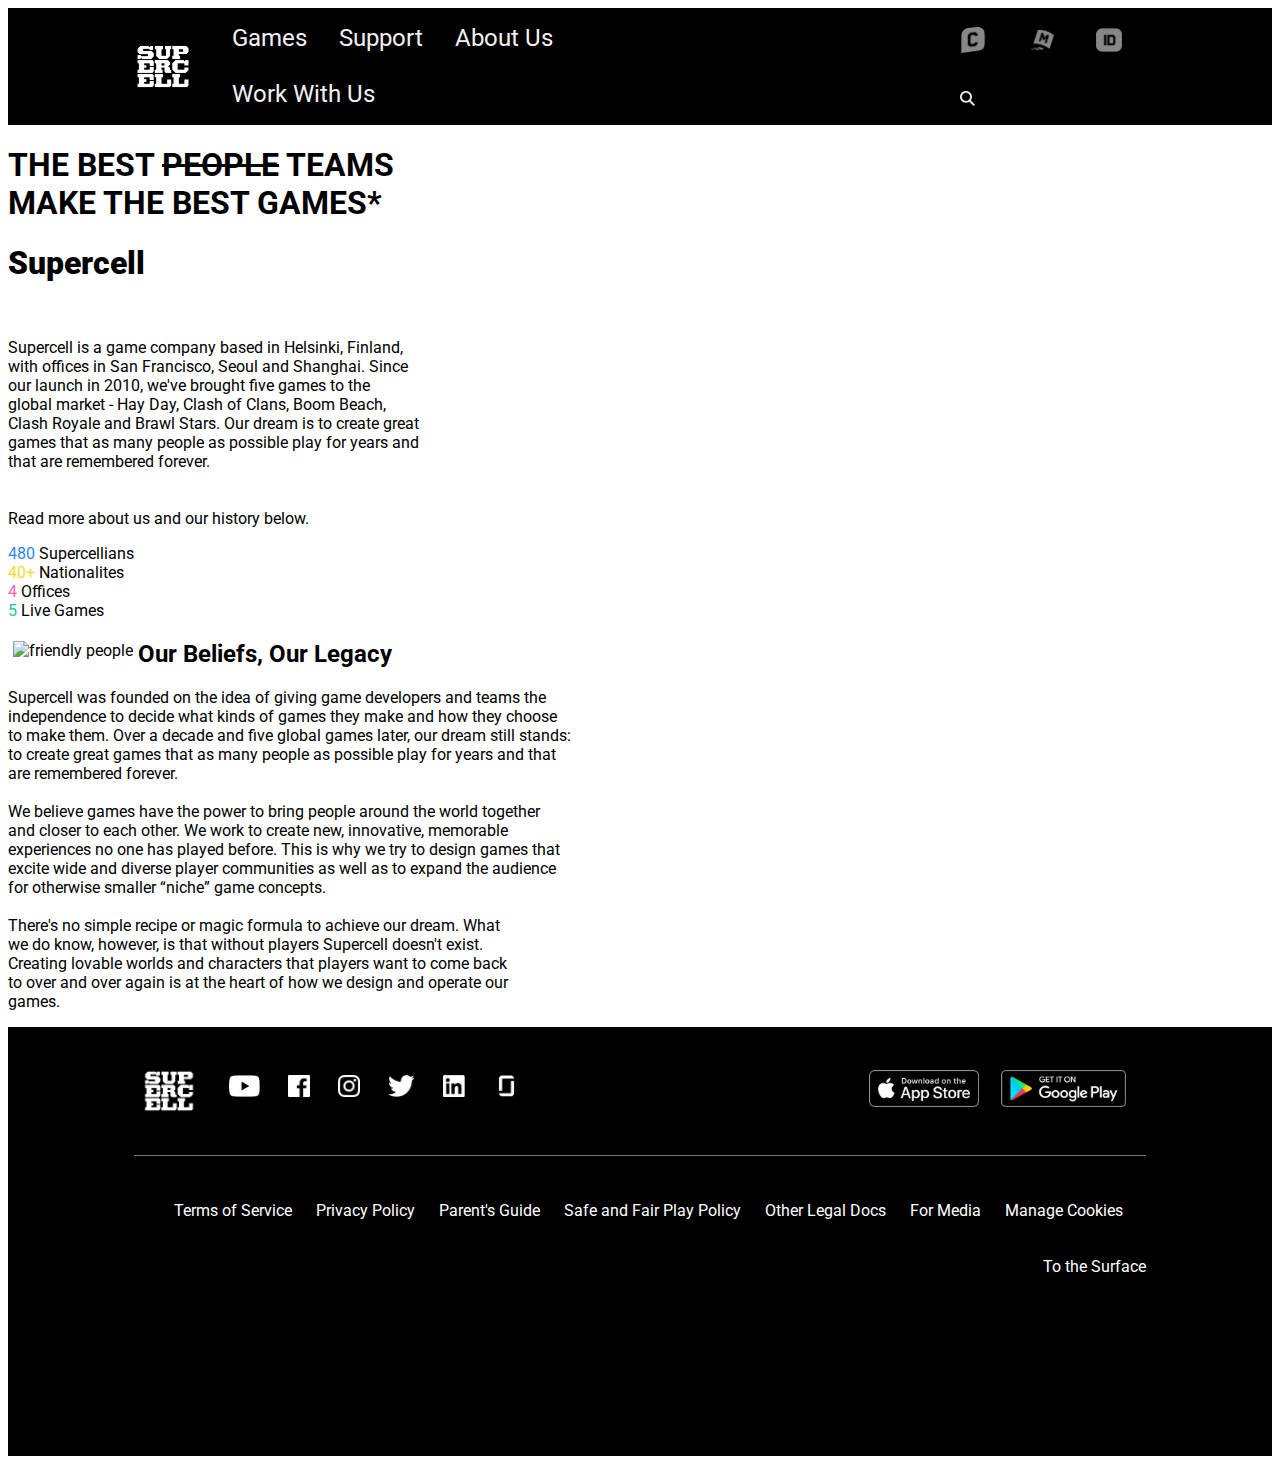
==== About Us.html @ 336cc808 "header, footer and details of about us page" ====
<!DOCTYPE html>
<html>
    <head>
        <meta charset="UTF-8" />
        <meta http-equiv="X-UA-Compatible" content="IE=edge" />
        <meta name="viewport" content="width=device-width, initial-scale=1.0" />
        <title>About Us</title>
        <link rel="stylesheet" href="style.css" />
        <link rel="stylesheet" href="mediaqueries.css" />
        <link rel="preconnect" href="https://fonts.googleapis.com">
        <link rel="preconnect" href="https://fonts.gstatic.com" crossorigin>
        <link href="https://fonts.googleapis.com/css2?family=Roboto:wght@300;400;500&display=swap" rel="stylesheet">
      </head>
      <header>
        <section class="nav_bar">
    <nav class="nav_options">
      <a href="/index.html"><img src="supercell-logo-white-transp.png" alt="Supercell" width= "74"></a>
      <div>

        <a class="active" href="#Games">Games</a>
        <a href="#support">Support</a>
        <a href="#About Us">About Us</a>
        <a href="#Work With Us">Work With Us</a>
      </div>
      <section class= "related" >
        <a href="https://creators.supercell.com/en"><img src="creators.png" alt="Supercell" class = "icon" width= "36"></a>
        <a href="https://make.supercell.com/en/"><img src="make.png" alt="Supercell" class = "icon" width= "36"></a>
        <a href="https://supercell.com/en/supercell-id/"><img src="id.png" alt="Supercell ID" class = "icon" width= "36"></a>
        <a href="https://supercell.com/en/supercell-id/"><img src="search.png" alt="search" width= "25"></a>
      </section>
            </nav>
    
        </section>	
    </header>
    <body>
      <section>
        <section>
          <section><h1>THE BEST <s>PEOPLE</s> TEAMS<br> MAKE THE BEST GAMES*</h1></section>
        </section>
      </section>
      <section>
        <section id="supercell-title">
          <h1><strong>Supercell</strong></h1>
          <br>
          <section id= "supercell-description">
            <p>Supercell is a game company based in Helsinki, Finland,<br>
            with offices in San Francisco, Seoul and Shanghai. Since<br>
            our launch in 2010, we've brought five games to the<br>
            global market - Hay Day, Clash of Clans, Boom Beach,<br>
            Clash Royale and Brawl Stars. Our dream is to create great<br>
            games that as many people as possible play for years and<br>
            that are remembered forever.<br><br><br>
            Read more about us and our history below.
            </p>
          </section>

          <section id="supercell_stats">
            <p><span style="color:#2D85F3">480</span> Supercellians<br>
              <span style="color: #F7DB1C">40+</span> Nationalites<br>
              <span style="color: #FB62AA"> 4</span> Offices<br>
              <span style="color: #21C49F;"> 5</span> Live Games
            </p>
          </section>
        </section>
      </section>
      <section><img src="everdale-people-group" alt="friendly people"></section>
      <section>
        <section>
          <section><h2>Our Beliefs, Our Legacy</h2></section>
          <section>
            <p>
              Supercell was founded on the idea of giving game developers and teams the <br>
              independence to decide what kinds of games they make and how they choose <br>
              to make them. Over a decade and five global games later, our dream still stands: <br>
              to create great games that as many people as possible play for years and that <br>
              are remembered forever.<br><br>We believe games have the power to bring people around the world together <br>
              and closer to each other. We work to create new, innovative, memorable <br>
              experiences no one has played before. This is why we try to design games that <br>
              excite wide and diverse player communities as well as to expand the audience <br>
              for otherwise smaller “niche” game concepts.<br><br>There's no simple recipe or magic formula to achieve our dream. What <br>
              we do know, however, is that without players Supercell doesn't exist. <br>Creating lovable worlds and characters that players want to come back<br>
              to over and over again is at the heart of how we design and operate our <br>games.
            </p>
          </section>
        </section>
      </section>
      <!--<section><section><h2>In the end, the question we ask ourselves <br/>is: “Are we building something that could<br/> be important?</h2></section></section>
      <section>
        <section>
          <section><h3>Uncover more about our culture:</h3>
          </section><section></section></section></section>-->
      <footer role="contentinfo" class="btm">
        <section class= "f">
          <section class="social_ext">
            <section class= "sg">
              <a href="/index.html"><img src= "supercell-logo-white-transp.png" alt="Supercell" height="62"></a>
              <section class="social">
                <a href="https://www.youtube.com/supercell"><img src="Youtube Supercell.png" alt="Youtube" height= "32"></a>
                <a href="https://www.facebook.com/supercell"><img src="Facebook Supercell.png" alt="Facebook" height= "32"></a>
                <a href="https://www.instagram.com/supercell/"><img src="Instagram Supercell.png" alt="Instagram" height= "32"></a>
                <a href="https://twitter.com/i/flow/login?redirect_after_login=%2Fsupercell"><img src="Twitter Supercell.png" alt="Twitter" height= "32"></a>
                <a href="https://www.linkedin.com/company/supercell/"><img src="Linkedin Supercell.png" alt="LinkedIn" height= "32"></a>
                <a href="https://www.glassdoor.com/Overview/Working-at-Supercell-EI_IE511675.11,20.htm"><img src="Glassdoor Supercell.png" alt="Glassdoor" height= "32"></a>
              </section>
            </section>
            
            <section class="stores">
              <a href="https://apps.apple.com/us/developer/supercell/id488106216"><img src="Appstore Supercell.png" alt="Appstore" width= "120"></a>
              <a href="https://play.google.com/store/apps/dev?id=6715068722362591614&hl=en"><img src="Google Play Store Supercell.png" alt="Appstore" width= "135"></a>
            </section>
          </section>
          <hr>
          <section class= "footer_padding">
            <nav>
              <ul class="legal">
                <li><a href="">Terms of Service</a></li>
                <li><a href="">Privacy Policy</a></li>
                <li><a href="">Parent's Guide</a></li>
                <li><a href="">Safe and Fair Play Policy</a></li>
                <li><a href="">Other Legal Docs</a></li>
                <li><a href="">For Media</a></li>
                <li><a href="">Manage Cookies</a></li>
              </ul>
            </nav>
          </section>
          <section class="btn">
            <a href="">To the Surface</a>
          </section>
        </section>
      </footer>
    </body>
</html>
---- style.css ----
* {
  box-sizing: border-box;
}
body{
    font-family: 'Roboto', sans-serif;

}

img{
	float: left;
	padding-top: 5px;
	padding-left: 5px;
	padding-right: 5px;
	padding-bottom: 5px;
}

header{
	background-color: #000000;
	position: sticky;
	position: -webkit-sticky; /* For Safari*/
}

a{
	color: inherit;
	text-decoration: none;
}
.nav_bar{
	display: flex;
	align-items: center;
	justify-content: center;
    overflow: hidden;
	text-align: center;
    position: sticky;
	width:100%;
    
}

.nav_options{
	display:flex;
	align-items: center;
	justify-content: space-between;
	width:100%;
	padding:0 8vw;
}

.nav_bar a {
    float: left;
    color: #f2f2f2;
    text-align: center;
    padding: 14px 16px;
    text-decoration: none;
    font-size: 17px;	
}

.nav_options div{
	padding-right:20vw;
}

.nav_options div a{
	font-size: 1.5em;
}
.nav_bar a:hover{
    color: #ffffff;
}

.nav_bar a:active{
    color: #ffffff;
}

.related{
	float: right;
	text-align: center;
	position: relative;
	
}
.container{
	position:relative;
	width:inherit;
}


.main_news{
	display: block;
	
	
	
}

.main_news_info{
	
}

.secondary_news{
	display: grid;
	gap:15px;
}

.secondary_news_list{
	list-style: none;
}

.center {
	display: flex;
	top: 50%;
	width: 100%;
	flex-direction: column;
	position: absolute;
	text-align: center;
	justify-content: center;
	color: #000000;
	
}

.Games{
	padding: 30px 0;
	background-color: #2C2C2C
}

.Game_list{
	width: 100%;
	display: flex;
	flex-wrap: wrap;
	flex-direction: row;
	
}
.Games h1{
	color: #FFFFFF;
	padding: 0 40px;
}

.hay_day_bg{
	display: flex;
	width: 40%;
	position: relative;
}

.coc_bg{
	display: flex;
	width: 40%;
	position: relative;
}
.bb_bg{
	display: flex;
	width: 40%;
	position: relative;
}

.cr_bg{
	display: flex;
	width: 40%;
	position: relative;
}

.bs_bg{
	display: flex;
	width: 40%;
	position: relative;
}

.soon_bg{
	display: flex;
	width: 40%;
	position: relative;
	text-align: center;
}
.soon_bg h3{
	left: 50%;
	top: 50%;
	transform: translate(-50%,-50%);
	position: absolute;
}

.logo {
	left: 50px;
	top: 150px;
	position: absolute;
		
}

.btm{
	background-color: #000000;
	color: #ffffff;
	display: flex;
	padding: 33px 0 180px;
	flex-direction: column;
}
.btm .f{
	margin: 0 auto;
	width: 100%;
	max-width: 80%;
}

.social_ext{
	align-content: space-between;
	display: flex;
	margin-bottom: 33px;
}
.stores{
	gap:12px;
	display: flex;
	padding-right: 15px;
	padding-top: 5px;
}
hr{
	background-color:#737272;
	border-width:0;
	height: 1px;
}
.social{
	display: flex;
	flex-direction: row;
	margin-left: 90px;
	margin-top: 10px;
	margin-right: inherit;
	gap:18px;
	
}
.sg{
	flex-grow: 1;
}

.legal{
	list-style: none;
	display: flex;
	
	gap: 24px;
	
}

.footer_padding{
	padding: 21px 0px;
}

.btn{
	float:right;
}
.btn2{
	background-color: #000000;
	color: #FFFFFF;
	border: none;
}
.hiring{
	display: flex;
	width: 100%;
}

.hiring_info{
	flex-basis: 45%;
	display: flex;
	flex-direction: column;
padding: 2%;
	
}
.hiring_image{
	flex: 1 1 55%;
    display: flex;
    align-items: center;
}
/*.inner{
	padding: 80px 30px;
}*/
.hiring_info a{
	background-color: #2D85F3;
	color: white;
	padding: 15px 32px;
	text-align: center;
	display: inline-block;
	text-decoration: none;
	cursor: pointer;
	margin: 4px 2px;
	font-size: 16px; 
	border-radius: 10px;
}
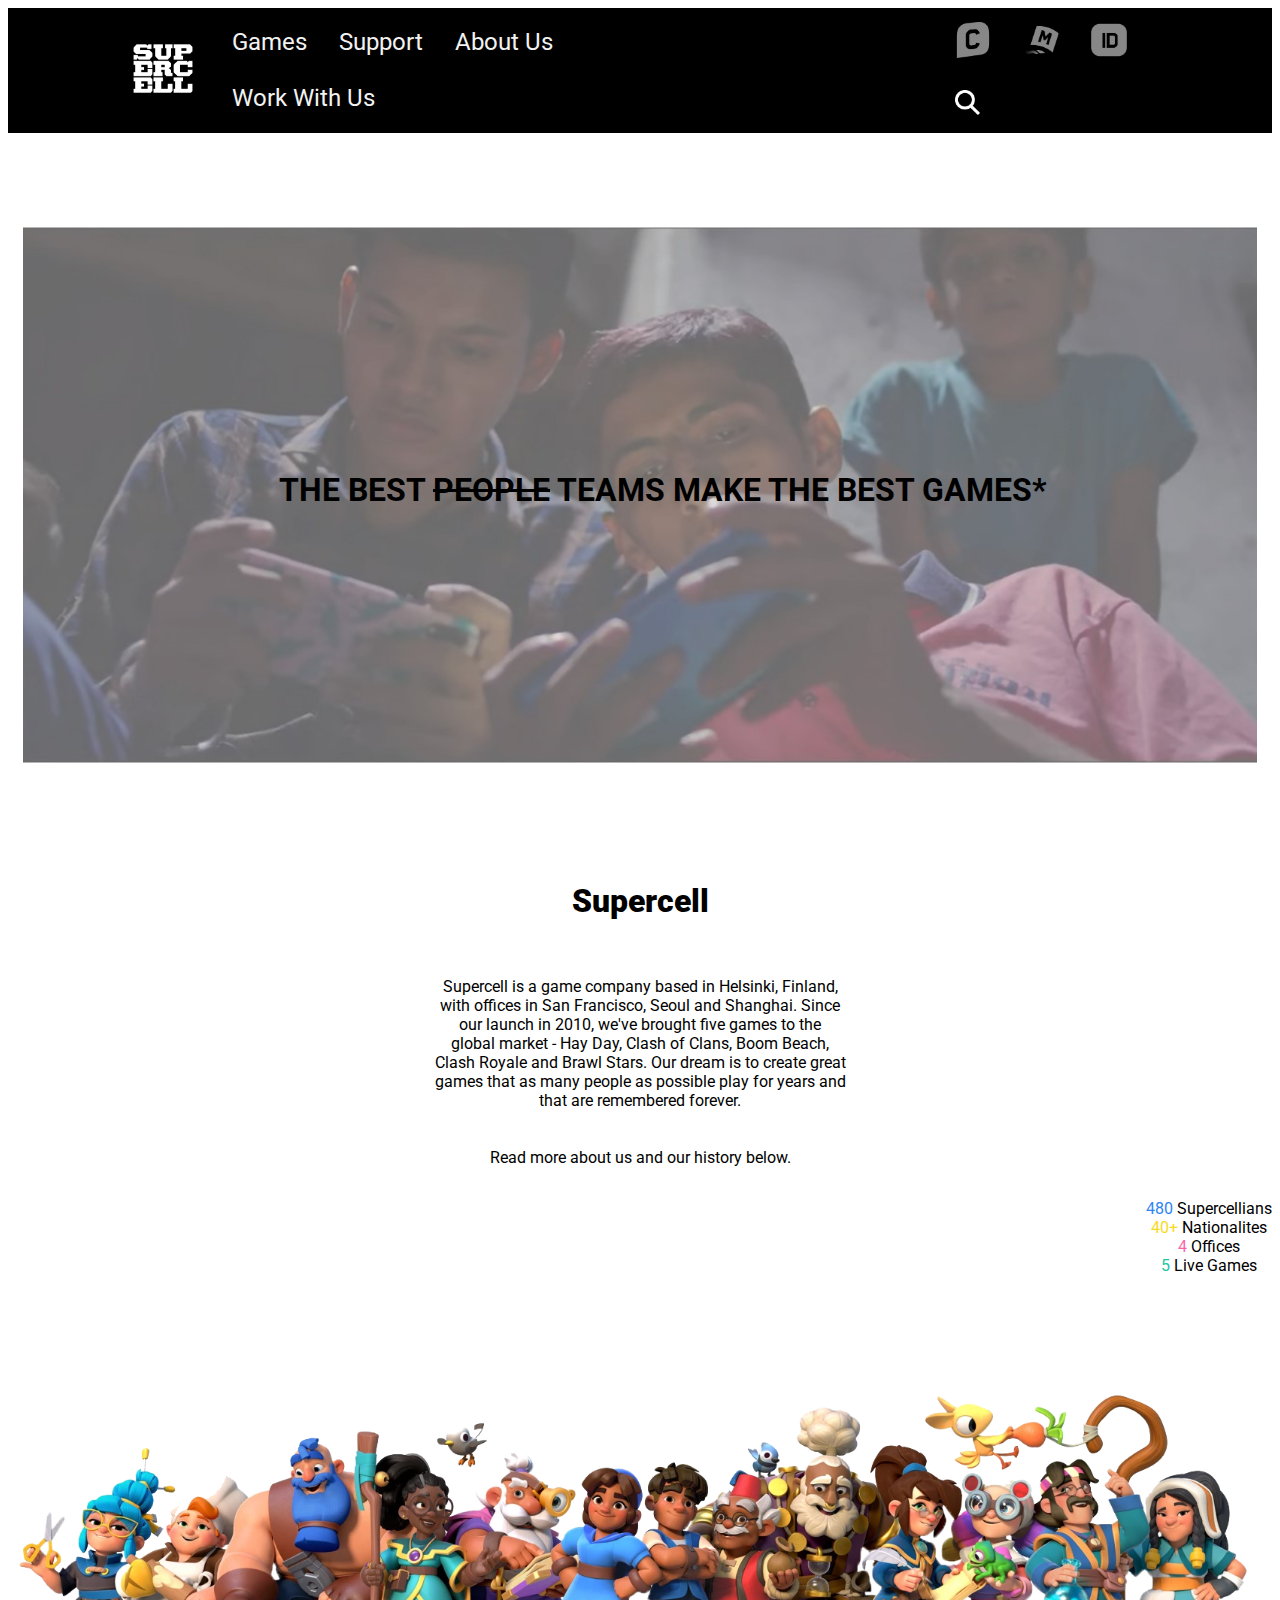
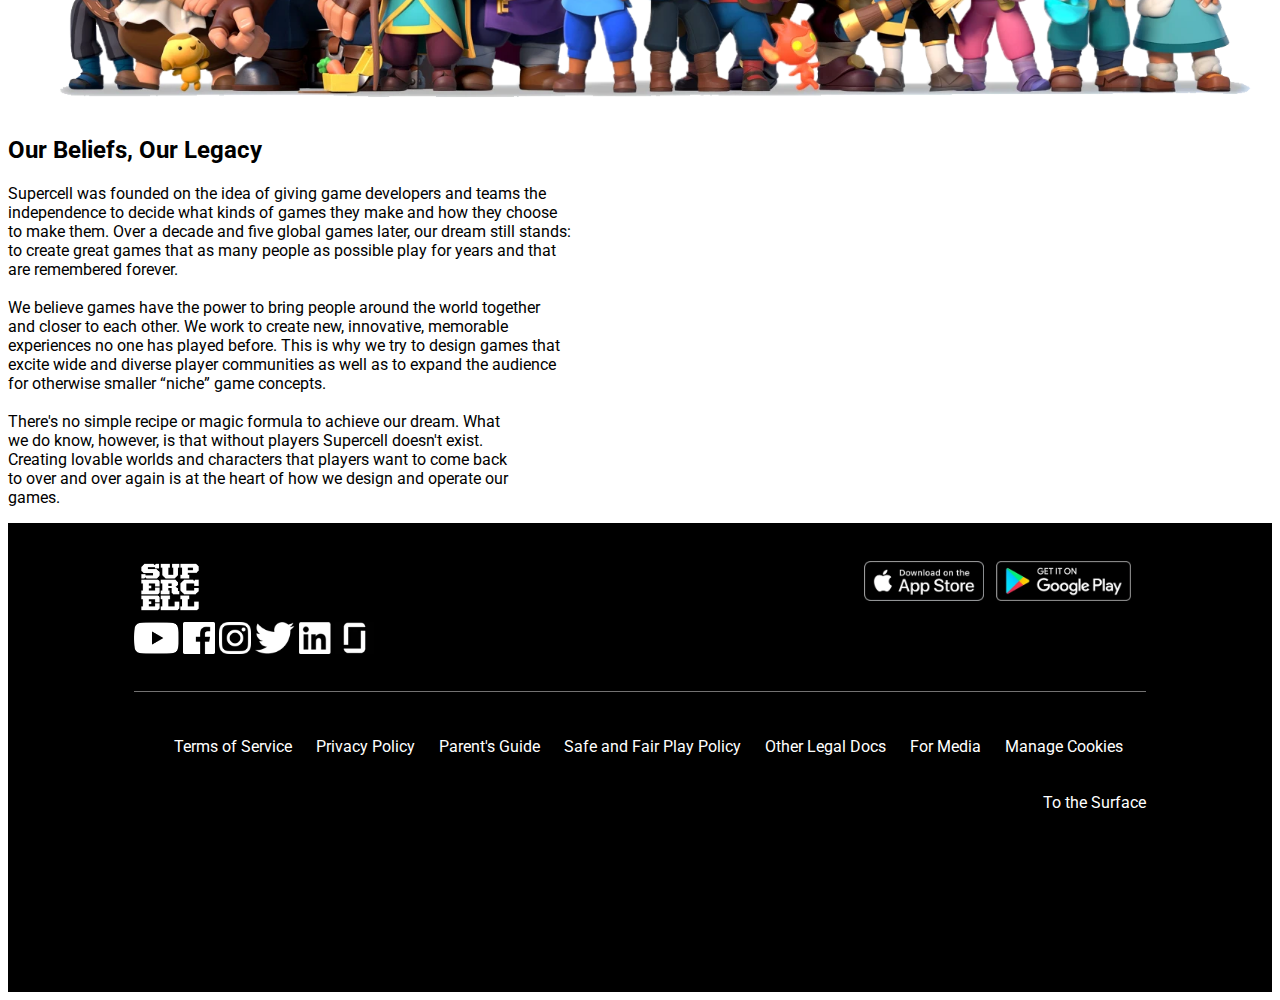
==== commit d8da0a3c: "our offices and small changes to about us" ====
--- a/About Us.html
+++ b/About Us.html
@@ -4,41 +4,42 @@
         <meta charset="UTF-8" />
         <meta http-equiv="X-UA-Compatible" content="IE=edge" />
         <meta name="viewport" content="width=device-width, initial-scale=1.0" />
-        <title>About Us</title>
+        <title>Home</title>
         <link rel="stylesheet" href="style.css" />
         <link rel="stylesheet" href="mediaqueries.css" />
         <link rel="preconnect" href="https://fonts.googleapis.com">
         <link rel="preconnect" href="https://fonts.gstatic.com" crossorigin>
         <link href="https://fonts.googleapis.com/css2?family=Roboto:wght@300;400;500&display=swap" rel="stylesheet">
       </head>
-      <header>
-        <section class="nav_bar">
-    <nav class="nav_options">
-      <a href="/index.html"><img src="supercell-logo-white-transp.png" alt="Supercell" width= "74"></a>
-      <div>
+    <body>
+        <header>
+            <section class="nav_bar">
+				<nav class="nav_options">
+					<a href="/index.html"><img src="supercell-logo-white-transp.png" alt="Supercell" width= "74"></a>
+					<div>
 
-        <a class="active" href="#Games">Games</a>
-        <a href="#support">Support</a>
-        <a href="#About Us">About Us</a>
-        <a href="#Work With Us">Work With Us</a>
-      </div>
-      <section class= "related" >
-        <a href="https://creators.supercell.com/en"><img src="creators.png" alt="Supercell" class = "icon" width= "36"></a>
-        <a href="https://make.supercell.com/en/"><img src="make.png" alt="Supercell" class = "icon" width= "36"></a>
-        <a href="https://supercell.com/en/supercell-id/"><img src="id.png" alt="Supercell ID" class = "icon" width= "36"></a>
-        <a href="https://supercell.com/en/supercell-id/"><img src="search.png" alt="search" width= "25"></a>
-      </section>
-            </nav>
-    
-        </section>	
-    </header>
-    <body>
-      <section>
+						<a class="active" href="#Games">Games</a>
+						<a href="#support">Support</a>
+						<a href="#About Us">About Us</a>
+						<a href="#Work With Us">Work With Us</a>
+					</div>
+					<section class= "related" >
+						<a href="https://creators.supercell.com/en"><img src="creators.png" alt="Supercell" class = "icon" width= "36"></a>
+						<a href="https://make.supercell.com/en/"><img src="make.png" alt="Supercell" class = "icon" width= "36"></a>
+						<a href="https://supercell.com/en/supercell-id/"><img src="id.png" alt="Supercell ID" class = "icon" width= "36"></a>
+						<a href="https://supercell.com/en/supercell-id/"><img src="search.png" alt="search" width= "25"></a>
+					</section>
+                </nav>
+				
+            </section>	
+        </header>
+		<section id="mod">
+			<img src="Aboutus_hero.png" alt="Hero" width= "100%">
+		  	<section class="center">
+				<h1>THE BEST <s>PEOPLE</s> TEAMS MAKE THE BEST GAMES*</h1>
+			</section>
+		</section>
         <section>
-          <section><h1>THE BEST <s>PEOPLE</s> TEAMS<br> MAKE THE BEST GAMES*</h1></section>
-        </section>
-      </section>
-      <section>
         <section id="supercell-title">
           <h1><strong>Supercell</strong></h1>
           <br>
@@ -63,7 +64,7 @@
           </section>
         </section>
       </section>
-      <section><img src="everdale-people-group" alt="friendly people"></section>
+      <section><img src="everdale-people-group.png" alt="friendly people" width="100%"></section>
       <section>
         <section>
           <section><h2>Our Beliefs, Our Legacy</h2></section>
--- a/style.css
+++ b/style.css
@@ -6,13 +6,7 @@
 
 }
 
-img{
-	float: left;
-	padding-top: 5px;
-	padding-left: 5px;
-	padding-right: 5px;
-	padding-bottom: 5px;
-}
+
 
 header{
 	background-color: #000000;
@@ -73,10 +67,6 @@
 	position: relative;
 	
 }
-.container{
-	position:relative;
-	width:inherit;
-}
 
 
 .main_news{
@@ -86,9 +76,6 @@
 	
 }
 
-.main_news_info{
-	
-}
 
 .secondary_news{
 	display: grid;
@@ -98,11 +85,14 @@
 .secondary_news_list{
 	list-style: none;
 }
-
+#mod{
+	padding: 15px;
+}
 .center {
 	display: flex;
 	top: 50%;
 	width: 100%;
+	
 	flex-direction: column;
 	position: absolute;
 	text-align: center;
@@ -206,12 +196,11 @@
 	border-width:0;
 	height: 1px;
 }
-.social{
+#social{
 	display: flex;
 	flex-direction: row;
 	margin-left: 90px;
-	margin-top: 10px;
-	margin-right: inherit;
+	position: absolute;
 	gap:18px;
 	
 }
@@ -270,4 +259,15 @@
 	margin: 4px 2px;
 	font-size: 16px; 
 	border-radius: 10px;
+}
+
+#supercell-title{
+	text-align: center;
+}
+
+#supercell_description{
+	float: left;
+}
+#supercell_stats{
+	float: right;
 }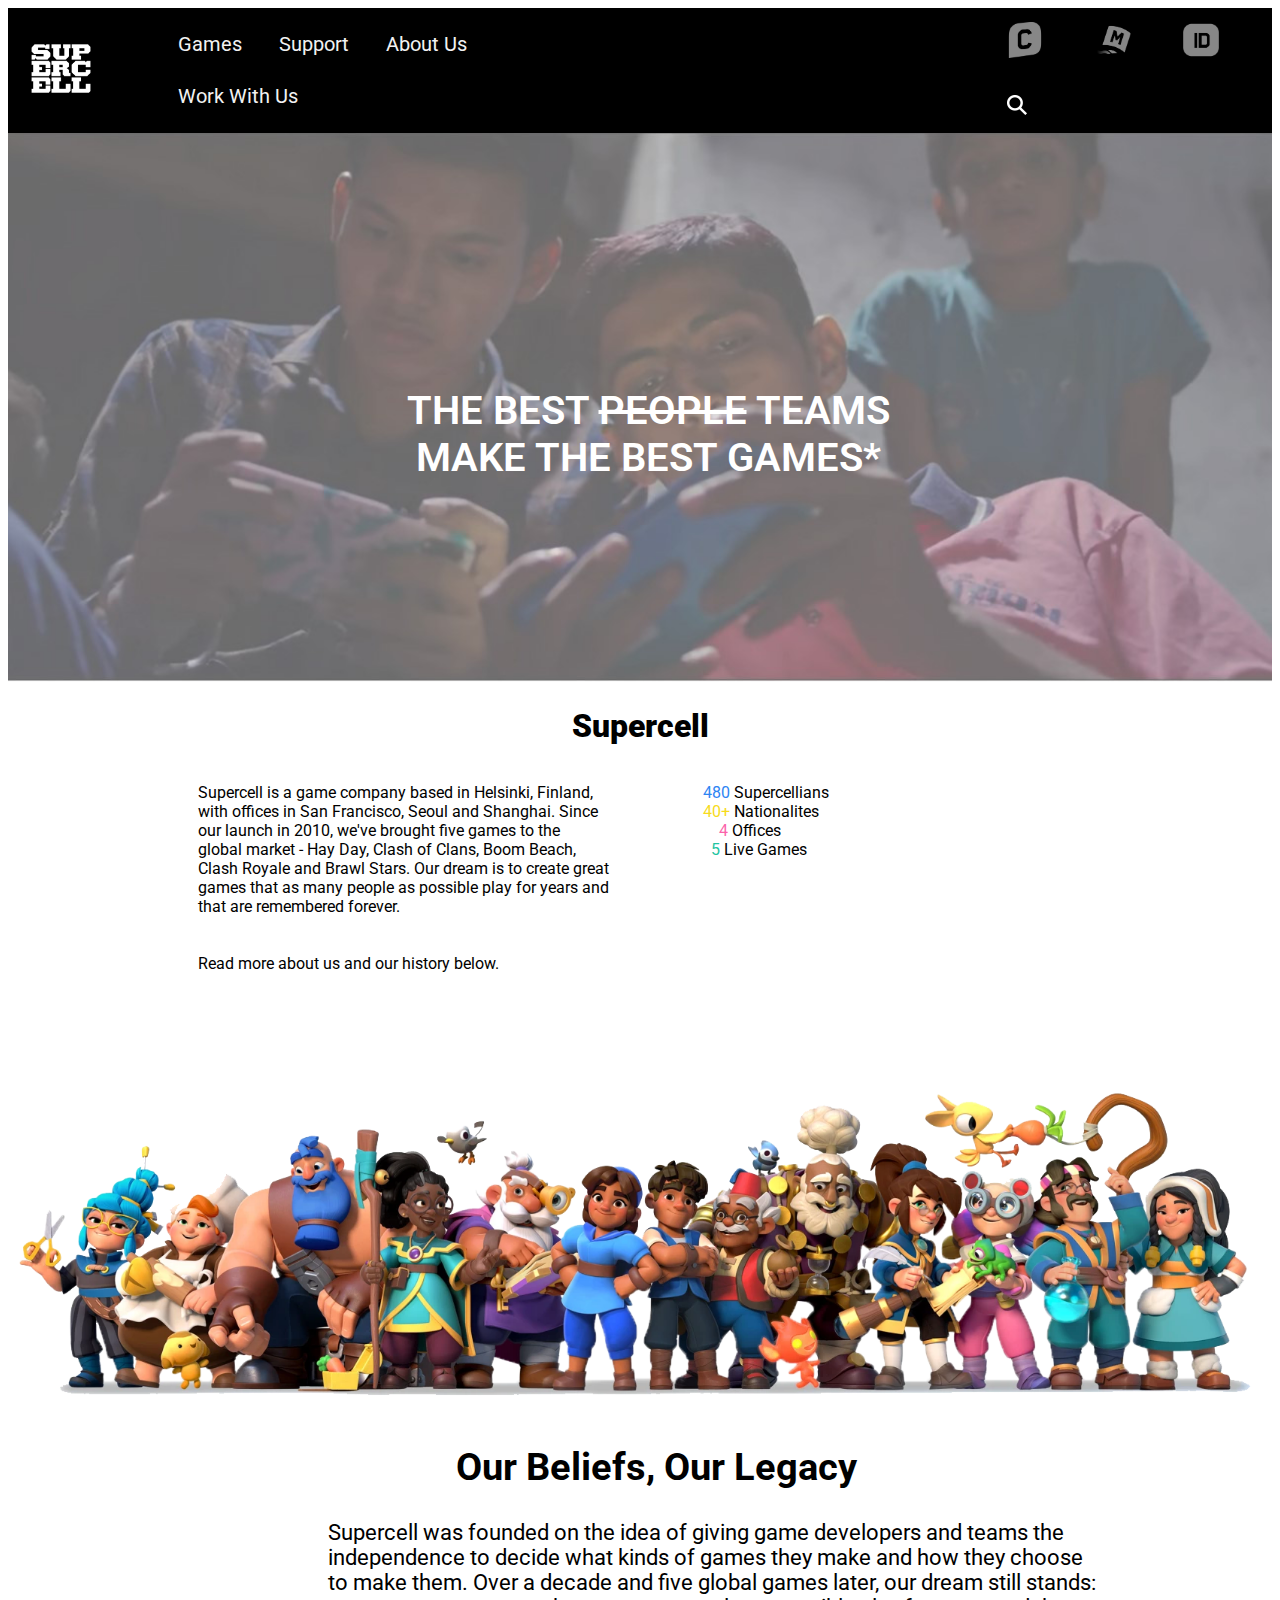
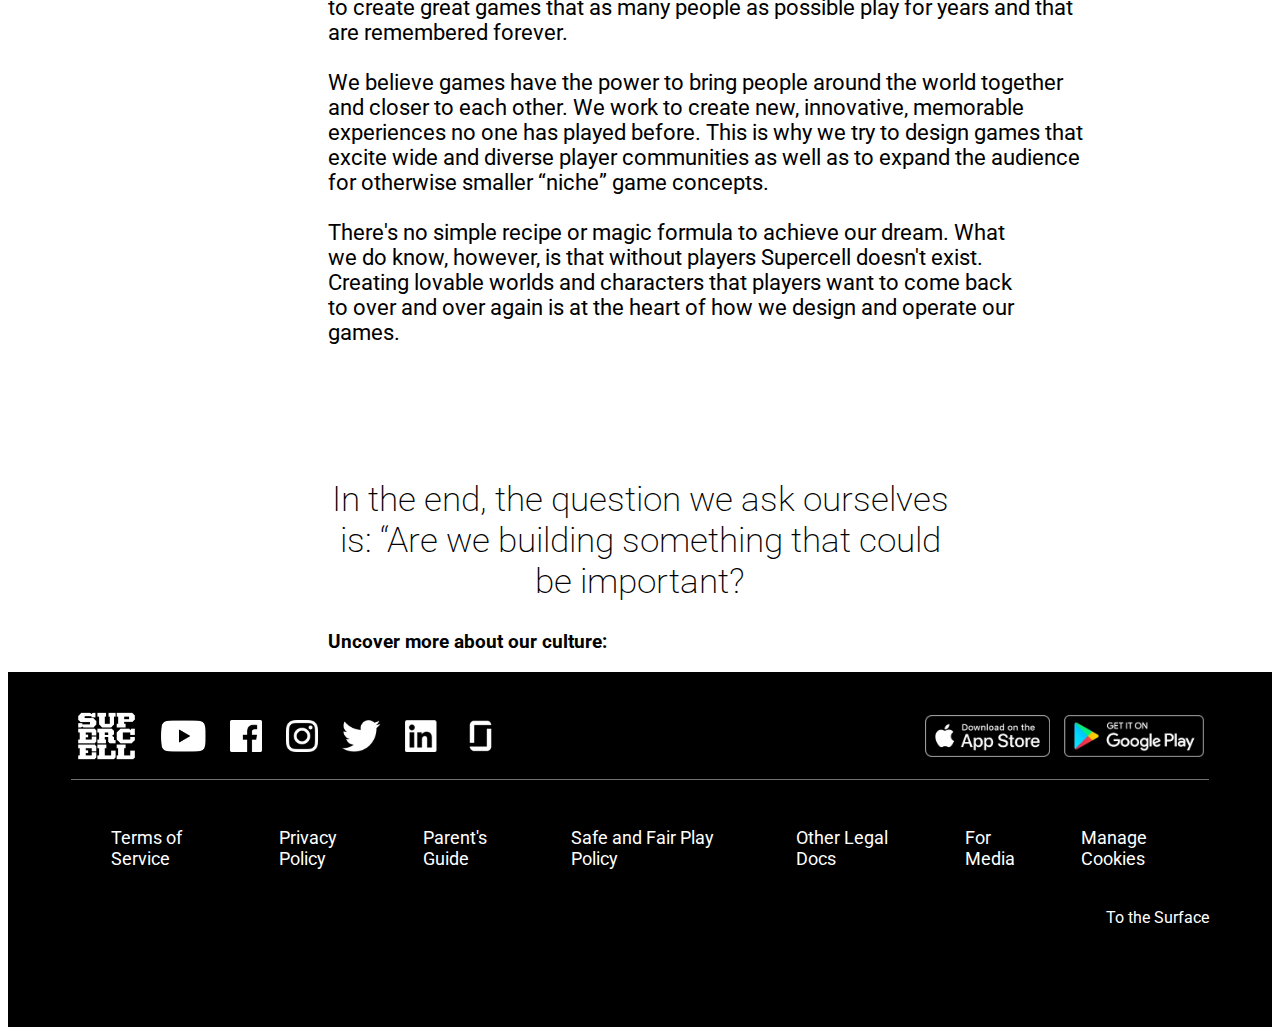
==== commit 11c21376: "creation of javascript file, finished our offices" ====
--- a/About Us.html
+++ b/About Us.html
@@ -4,112 +4,114 @@
         <meta charset="UTF-8" />
         <meta http-equiv="X-UA-Compatible" content="IE=edge" />
         <meta name="viewport" content="width=device-width, initial-scale=1.0" />
-        <title>Home</title>
+        <title>About Us</title>
         <link rel="stylesheet" href="style.css" />
-        <link rel="stylesheet" href="mediaqueries.css" />
         <link rel="preconnect" href="https://fonts.googleapis.com">
         <link rel="preconnect" href="https://fonts.gstatic.com" crossorigin>
         <link href="https://fonts.googleapis.com/css2?family=Roboto:wght@300;400;500&display=swap" rel="stylesheet">
       </head>
     <body>
-        <header>
-            <section class="nav_bar">
-				<nav class="nav_options">
-					<a href="/index.html"><img src="supercell-logo-white-transp.png" alt="Supercell" width= "74"></a>
-					<div>
+      <header>
+        <section class="nav_bar">
+          <nav class="header_nav_options">
+            <a href="/index.html"><img src="supercell-logo-white-transp.png" alt="Supercell" width= "74"></a>
 
-						<a class="active" href="#Games">Games</a>
-						<a href="#support">Support</a>
-						<a href="#About Us">About Us</a>
-						<a href="#Work With Us">Work With Us</a>
-					</div>
-					<section class= "related" >
-						<a href="https://creators.supercell.com/en"><img src="creators.png" alt="Supercell" class = "icon" width= "36"></a>
-						<a href="https://make.supercell.com/en/"><img src="make.png" alt="Supercell" class = "icon" width= "36"></a>
-						<a href="https://supercell.com/en/supercell-id/"><img src="id.png" alt="Supercell ID" class = "icon" width= "36"></a>
-						<a href="https://supercell.com/en/supercell-id/"><img src="search.png" alt="search" width= "25"></a>
-					</section>
-                </nav>
-				
-            </section>	
-        </header>
-		<section id="mod">
+            <section id="header_options">
+              <a href="#Games" style="margin-right: 5px;">Games</a>
+              <a href="#support" style="margin-right: 5px;">Support</a>
+              <a href="#About Us" style="margin-right: 5px;">About Us</a>
+              <a href="#Work With Us" style="margin-right: 5px;">Work With Us</a>
+            </section>
+
+            <section id= "header_related">
+              <a href="https://creators.supercell.com/en"><img src="creators.png" alt="Supercell" class = "icon" width= "36px"></a>
+              <a href="https://make.supercell.com/en/"><img src="make.png" alt="Supercell" class = "icon" width= "36px"></a>
+              <a href="https://supercell.com/en/supercell-id/"><img src="id.png" alt="Supercell ID" class = "icon" width= "36px"></a>
+              <a href="https://supercell.com/en/supercell-id/" style="margin-top: 5px;"><img src="search.png" alt="search" width= "20px"></a>
+            </section>
+          </nav>
+        </section>	
+      </header>
+		<section>
 			<img src="Aboutus_hero.png" alt="Hero" width= "100%">
 		  	<section class="center">
-				<h1>THE BEST <s>PEOPLE</s> TEAMS MAKE THE BEST GAMES*</h1>
+				<h1>THE BEST <s>PEOPLE</s> TEAMS<br> MAKE THE BEST GAMES*</h1>
 			</section>
 		</section>
-        <section>
-        <section id="supercell-title">
-          <h1><strong>Supercell</strong></h1>
-          <br>
-          <section id= "supercell-description">
-            <p>Supercell is a game company based in Helsinki, Finland,<br>
-            with offices in San Francisco, Seoul and Shanghai. Since<br>
-            our launch in 2010, we've brought five games to the<br>
-            global market - Hay Day, Clash of Clans, Boom Beach,<br>
-            Clash Royale and Brawl Stars. Our dream is to create great<br>
-            games that as many people as possible play for years and<br>
-            that are remembered forever.<br><br><br>
-            Read more about us and our history below.
-            </p>
-          </section>
+    <h1 style="text-align: center;">
+      <strong>Supercell</strong>
+    </h1>
+    <section id="supercell_title">
+      <section id= "supercell_description">
+        <p>Supercell is a game company based in Helsinki, Finland,<br>
+        with offices in San Francisco, Seoul and Shanghai. Since<br>
+        our launch in 2010, we've brought five games to the<br>
+        global market - Hay Day, Clash of Clans, Boom Beach,<br>
+        Clash Royale and Brawl Stars. Our dream is to create great<br>
+        games that as many people as possible play for years and<br>
+        that are remembered forever.<br><br><br>
+        Read more about us and our history below.
+        </p>
+      </section>
 
-          <section id="supercell_stats">
-            <p><span style="color:#2D85F3">480</span> Supercellians<br>
-              <span style="color: #F7DB1C">40+</span> Nationalites<br>
-              <span style="color: #FB62AA"> 4</span> Offices<br>
-              <span style="color: #21C49F;"> 5</span> Live Games
-            </p>
-          </section>
-        </section>
+      <section id="supercell_stats">
+        <p><span style="color:#2D85F3">480</span> Supercellians<br>
+          <span style="color: #F7DB1C">40+</span> Nationalites<br>
+          <span style="color: #FB62AA">&emsp;4</span> Offices<br>
+          <span style="color: #21C49F;">&ensp;5</span> Live Games
+        </p>
+      </section>
+    </section>
       </section>
       <section><img src="everdale-people-group.png" alt="friendly people" width="100%"></section>
+      <section class="belief_container">
+        <section class="belief_title"><h2>Our Beliefs, Our Legacy</h2></section>
+        <section class="belief_des">
+          <p>
+            Supercell was founded on the idea of giving game developers and teams the <br>
+            independence to decide what kinds of games they make and how they choose <br>
+            to make them. Over a decade and five global games later, our dream still stands: <br>
+            to create great games that as many people as possible play for years and that <br>
+            are remembered forever.<br><br>We believe games have the power to bring people around the world together <br>
+            and closer to each other. We work to create new, innovative, memorable <br>
+            experiences no one has played before. This is why we try to design games that <br>
+            excite wide and diverse player communities as well as to expand the audience <br>
+            for otherwise smaller “niche” game concepts.<br><br>There's no simple recipe or magic formula to achieve our dream. What <br>
+            we do know, however, is that without players Supercell doesn't exist. <br>Creating lovable worlds and characters that players want to come back<br>
+            to over and over again is at the heart of how we design and operate our <br>games.
+          </p>
+        </section>
+        
+      </section>
+      <section class="question">
+        <h2>In the end, the question we ask ourselves<br>
+          is: “Are we building something that could<br>be important?</h2>
+      </section>
+      <section class="belief_container">
+        <h3>Uncover more about our culture:</h3>
+      </section>
       <section>
         <section>
-          <section><h2>Our Beliefs, Our Legacy</h2></section>
-          <section>
-            <p>
-              Supercell was founded on the idea of giving game developers and teams the <br>
-              independence to decide what kinds of games they make and how they choose <br>
-              to make them. Over a decade and five global games later, our dream still stands: <br>
-              to create great games that as many people as possible play for years and that <br>
-              are remembered forever.<br><br>We believe games have the power to bring people around the world together <br>
-              and closer to each other. We work to create new, innovative, memorable <br>
-              experiences no one has played before. This is why we try to design games that <br>
-              excite wide and diverse player communities as well as to expand the audience <br>
-              for otherwise smaller “niche” game concepts.<br><br>There's no simple recipe or magic formula to achieve our dream. What <br>
-              we do know, however, is that without players Supercell doesn't exist. <br>Creating lovable worlds and characters that players want to come back<br>
-              to over and over again is at the heart of how we design and operate our <br>games.
-            </p>
-          </section>
-        </section>
-      </section>
-      <!--<section><section><h2>In the end, the question we ask ourselves <br/>is: “Are we building something that could<br/> be important?</h2></section></section>
-      <section>
-        <section>
-          <section><h3>Uncover more about our culture:</h3>
-          </section><section></section></section></section>-->
-      <footer role="contentinfo" class="btm">
-        <section class= "f">
-          <section class="social_ext">
-            <section class= "sg">
+          <section></section></section></section>
+      <footer role="contentinfo" class="footer_ext">
+        <section class= "footer_int">
+          <nav class="footer_nav_options">
               <a href="/index.html"><img src= "supercell-logo-white-transp.png" alt="Supercell" height="62"></a>
-              <section class="social">
-                <a href="https://www.youtube.com/supercell"><img src="Youtube Supercell.png" alt="Youtube" height= "32"></a>
-                <a href="https://www.facebook.com/supercell"><img src="Facebook Supercell.png" alt="Facebook" height= "32"></a>
-                <a href="https://www.instagram.com/supercell/"><img src="Instagram Supercell.png" alt="Instagram" height= "32"></a>
-                <a href="https://twitter.com/i/flow/login?redirect_after_login=%2Fsupercell"><img src="Twitter Supercell.png" alt="Twitter" height= "32"></a>
-                <a href="https://www.linkedin.com/company/supercell/"><img src="Linkedin Supercell.png" alt="LinkedIn" height= "32"></a>
-                <a href="https://www.glassdoor.com/Overview/Working-at-Supercell-EI_IE511675.11,20.htm"><img src="Glassdoor Supercell.png" alt="Glassdoor" height= "32"></a>
+              <section id="social">
+                <a href="https://www.youtube.com/supercell"><img src="Youtube Supercell.png" alt="Youtube" height= "32px"></a>
+                <a href="https://www.facebook.com/supercell"><img src="Facebook Supercell.png" alt="Facebook" height= "32px"></a>
+                <a href="https://www.instagram.com/supercell/"><img src="Instagram Supercell.png" alt="Instagram" height= "32px"></a>
+                <a href="https://twitter.com/i/flow/login?redirect_after_login=%2Fsupercell"><img src="Twitter Supercell.png" alt="Twitter" height= "32px"></a>
+                <a href="https://www.linkedin.com/company/supercell/"><img src="Linkedin Supercell.png" alt="LinkedIn" height= "32px"></a>
+                <a href="https://www.glassdoor.com/Overview/Working-at-Supercell-EI_IE511675.11,20.htm"><img src="Glassdoor Supercell.png" alt="Glassdoor" height= "32px"></a>
               </section>
+            
+            
+            <section id="footer_related">
+              <a href="https://apps.apple.com/us/developer/supercell/id488106216"><img src="Appstore Supercell.png" alt="Appstore" width= "125px"></a>
+              <a href="https://play.google.com/store/apps/dev?id=6715068722362591614&hl=en"><img src="Google Play Store Supercell.png" alt="Appstore" width= "140px"></a>
             </section>
-            
-            <section class="stores">
-              <a href="https://apps.apple.com/us/developer/supercell/id488106216"><img src="Appstore Supercell.png" alt="Appstore" width= "120"></a>
-              <a href="https://play.google.com/store/apps/dev?id=6715068722362591614&hl=en"><img src="Google Play Store Supercell.png" alt="Appstore" width= "135"></a>
-            </section>
-          </section>
+          </nav>
           <hr>
           <section class= "footer_padding">
             <nav>
--- a/style.css
+++ b/style.css
@@ -1,12 +1,14 @@
-* {
-  box-sizing: border-box;
+*{
+	box-sizing: border-box;
 }
 body{
     font-family: 'Roboto', sans-serif;
 
 }
 
-
+ul{
+	list-style: none;
+}
 
 header{
 	background-color: #000000;
@@ -29,14 +31,27 @@
     
 }
 
-.nav_options{
+.footer_nav_options{
 	display:flex;
 	align-items: center;
 	justify-content: space-between;
 	width:100%;
-	padding:0 8vw;
-}
-
+	
+}
+.header_nav_options{
+	display:flex;
+	align-items: center;
+	width:100%;
+}
+
+#header_options{
+	margin: 0 25em 0 3em;
+	gap: 24px;
+}
+#header_options a{
+	font-size: 20px;
+	font-weight: 400;
+}
 .nav_bar a {
     float: left;
     color: #f2f2f2;
@@ -61,13 +76,25 @@
     color: #ffffff;
 }
 
-.related{
+#footer_related{
 	float: right;
 	text-align: center;
-	position: relative;
-	
-}
-
+	position: relative;	
+}
+
+#header_related{
+	float: right;
+	text-align: center;
+	position: relative;
+	
+}
+#header_related a{
+	margin: 0 10px;
+}
+
+#footer_related a{
+	padding: 5px;
+}
 
 .main_news{
 	display: block;
@@ -85,22 +112,26 @@
 .secondary_news_list{
 	list-style: none;
 }
-#mod{
-	padding: 15px;
-}
-.center {
-	display: flex;
-	top: 50%;
-	width: 100%;
-	
+
+.center { /* look at other pages first*/
+	display: flex;
+	top: 40%;
+	width: 100%;
 	flex-direction: column;
 	position: absolute;
 	text-align: center;
-	justify-content: center;
-	color: #000000;
-	
-}
-
+	
+}
+.center h1{
+	color: #FFFFFF;
+	font-weight: 600;
+	font-size: 40px;
+}
+.center h2{
+	font-weight: 500;
+	font-size: 22px;
+	color: #FFFFFF;
+}
 .Games{
 	padding: 30px 0;
 	background-color: #2C2C2C
@@ -167,17 +198,17 @@
 		
 }
 
-.btm{
+.footer_ext{
 	background-color: #000000;
 	color: #ffffff;
 	display: flex;
-	padding: 33px 0 180px;
+	padding: 33px 0 100px;
 	flex-direction: column;
 }
-.btm .f{
+.footer_ext .footer_int{
 	margin: 0 auto;
 	width: 100%;
-	max-width: 80%;
+	max-width: 90%;
 }
 
 .social_ext{
@@ -201,7 +232,7 @@
 	flex-direction: row;
 	margin-left: 90px;
 	position: absolute;
-	gap:18px;
+	gap:24px;
 	
 }
 .sg{
@@ -209,13 +240,20 @@
 }
 
 .legal{
+	display: flex;
+	justify-content: center;
+	gap: 40px;
+	font-size: 18px;
+}
+.office_locations{
 	list-style: none;
 	display: flex;
-	
-	gap: 24px;
-	
-}
-
+	justify-content: center;
+	gap: 80px;
+	font-size: 24px;
+	font-weight: 500;
+	
+}
 .footer_padding{
 	padding: 21px 0px;
 }
@@ -261,13 +299,225 @@
 	border-radius: 10px;
 }
 
-#supercell-title{
-	text-align: center;
+#supercell_title{
+	text-align: center;
+	flex-direction: row;
+	display: flex;
+	width: 100%;
+	justify-content: center;
+	
 }
 
 #supercell_description{
-	float: left;
+	width: 40%;
+	display: flex;
+	flex-direction: row;
+	text-align: start;
 }
 #supercell_stats{
-	float: right;
+	width: 30%;
+	display: flex;
+	text-align: start;
+}
+.ext_container{
+	width: 100%;
+}
+.container {
+	background-color: #fff;	
+	padding: 2em 3em 3em 3em;
+}
+
+.img_container{
+	display: flex;
+	flex-direction: row;
+	align-items: center;
+	text-align: start;
+	margin-left: 10px;
+	margin-right: 10px;
+}
+
+.img_container2{
+	display: flex;
+	flex-direction: row;
+	align-items: center;
+	text-align: start;
+	margin: 20px 5em;
+}
+
+.img_1{
+	flex: 26%; /* flex-grow:1 and flex-shrink 1 flex-basis:26%*/
+	display: flex;
+	justify-content: end;
+}
+
+.img_2{
+	flex: 45%; /* flex-grow:1 and flex-shrink 1 flex-basis:45%*/
+	display: flex;
+	justify-content: center;
+}
+
+.img_3{
+	display: flex;
+	justify-content: start;
+	flex: 54%; /* flex-grow:1 and flex-shrink 1 flex-basis:54%*/
+}
+
+.img_4{
+	display: flex;
+	flex: 50%;
+	justify-content: start;
+	padding-left: 15px;
+}
+.img_5{
+	display: flex;
+	flex: 50%;
+	justify-content: end;
+	padding-right: 15px;
+}
+.vid_container{
+	width: 100%;
+	text-align: center;
+	
+}
+
+.des_container {
+	width: 100%;
+	font-size: 22px;
+	font-weight: 400;
+	padding: 15px;
+	text-align: center;
+}
+#location {
+	text-align: center;
+	
+}
+#location h1{
+	font-size: 40px;
+	font-weight: 700;
+	color: #000000;
+}
+#location h2{
+	font-size: 30px;
+	font-weight: 600;
+	color: #2D85F3;
+}
+
+#open_positions{
+	padding: 150px 0px 20px;
+	width: 100%;
+	text-align: center;
+	font-weight: 700;
+	font-size: 20px;
+}
+/*em: Relative to the font-size of the element 
+(2em means 2 times the size of the current font)*/
+
+.career_header{
+	display: flex;
+	flex-direction: row;
+	border-bottom: 2px solid #000000;
+	margin-left: 10px;
+	margin-right: 10px;
+	color: #939393;
+}
+.sort{
+	border: none;
+	background-color: #FFFFFF;
+	font-size: 24px;
+	font-weight: 500;
+	cursor: pointer;
+}
+.career_section{
+	display: flex;
+	text-align: start;
+	flex-direction: row;
+	align-items: center;
+	margin-right: 10px;
+	margin-left: 10px;
+	border-bottom: 2px solid #000000;
+}
+
+.career_title{
+	margin-left: 5px;
+	margin-right: 4em;
+	width: 35%;
+	display: flex;
+	font-size: 18px;
+	font-weight: 400;
+	color: #2D85F3;
+}
+
+.career_position{
+	display: flex;
+	width: 22%;
+	font-size: 18px;
+	font-weight: 400;
+	
+}
+
+.career_category{
+	margin-left: 3em;
+	display: flex;
+	width: 24%;
+	font-size: 18px;
+	font-weight: 400;
+	
+}
+
+.apply_option{
+	padding: 13px 23px;
+	display: flex;
+	font-size: 12px;
+	font-weight: 400;
+	background-color: #2D85F3;
+	color: #FFFFFF;
+	cursor: pointer;
+	border: none;
+	border-radius: 8px;
+}
+
+#career_padding{
+	padding: 4em;
+}
+
+#show_all_button {
+	background-color: #FFFFFF;
+	color: #FB62AA;
+	border: none;
+	font-size: 20px;
+	font-weight: 500;
+	cursor: pointer;
+	text-decoration: none;
+}
+
+#button_ext {
+	
+	padding-bottom: 100px;
+	padding-top: 20px;
+}
+
+.belief_title{
+	width: 100%;
+	font-weight: 600;
+	font-size: 25px;
+	padding-left: 10vw;
+}
+
+.belief_des{
+	font-weight: 400;
+	font-size: 22px;
+	width: 100%;
+}
+.belief_container{
+	margin-top: 15px;
+	margin-left: 25vw;
+}
+
+.question h2{
+	padding-top: 3em;
+	font-size: 35px;
+	font-weight: 200;
+	display: flex;
+	text-align: center;
+	justify-content: center;
 }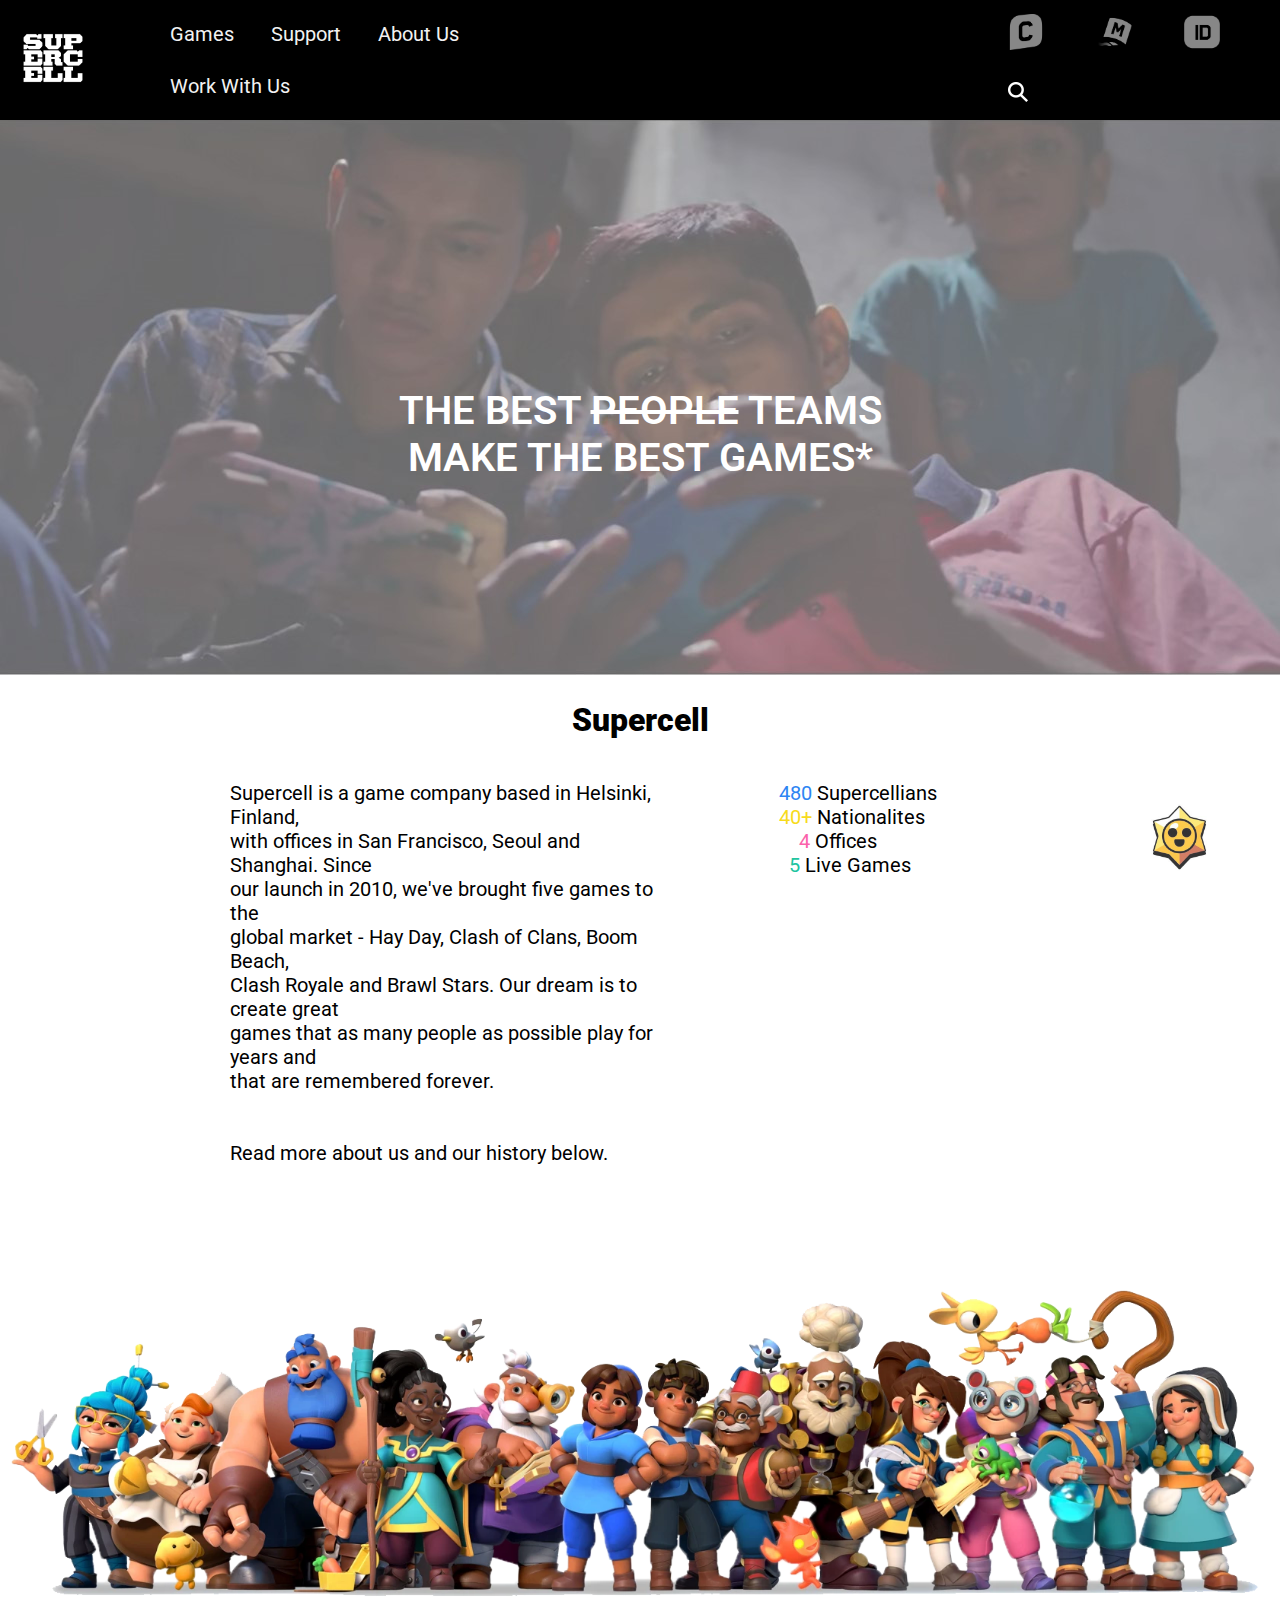
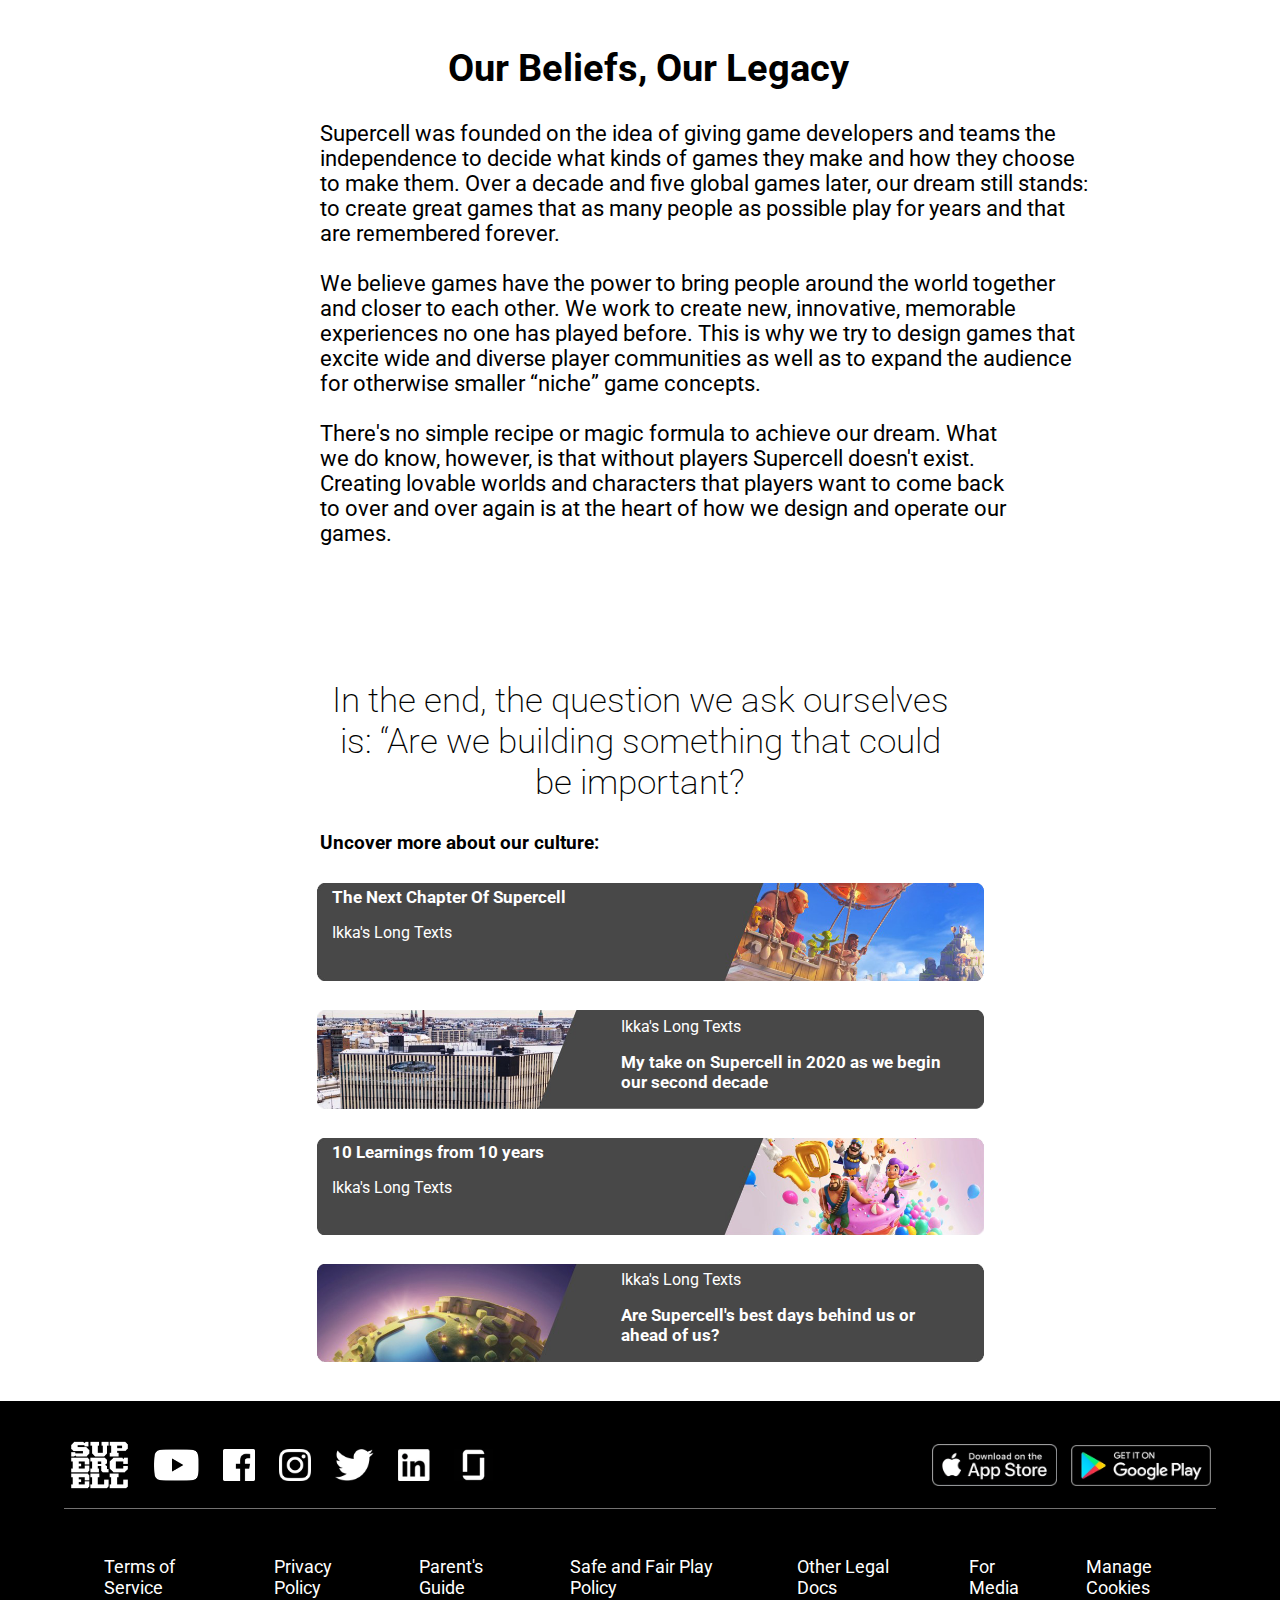
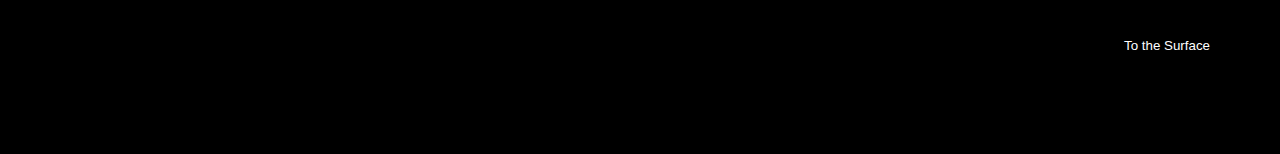
==== commit bd1323a3: "All but responsive is done (I think)" ====
--- a/About Us.html
+++ b/About Us.html
@@ -5,38 +5,69 @@
         <meta http-equiv="X-UA-Compatible" content="IE=edge" />
         <meta name="viewport" content="width=device-width, initial-scale=1.0" />
         <title>About Us</title>
-        <link rel="stylesheet" href="style.css" />
+        <link rel="stylesheet" href="style.css"/>
         <link rel="preconnect" href="https://fonts.googleapis.com">
         <link rel="preconnect" href="https://fonts.gstatic.com" crossorigin>
         <link href="https://fonts.googleapis.com/css2?family=Roboto:wght@300;400;500&display=swap" rel="stylesheet">
       </head>
+      <style>
+        .secondary_news{
+          width: 100%;
+          justify-content: center;
+          flex-direction: column;
+          padding: 10px;
+          
+        }
+        .secondary_news_article{
+          position: relative;
+          margin-bottom: 25px;
+          margin-left: 24vw;
+        }
+
+        .news_title{
+          margin-top: -7em;
+          padding: 0 15px;
+          position: absolute;
+          color: #fff;
+        }
+        .news_title2 h2, .news_title h2{
+          font-size: 17px;
+        }
+
+        .news_title2{
+          margin-top: -7em;
+          padding: 0 19em;
+          position: absolute;
+          color: #fff;
+        }
+      </style>
     <body>
       <header>
         <section class="nav_bar">
           <nav class="header_nav_options">
-            <a href="/index.html"><img src="supercell-logo-white-transp.png" alt="Supercell" width= "74"></a>
+            <a href="index.html"><img src="images/supercell-logo-white-transp.png" alt="Supercell" width= "74"></a>
 
             <section id="header_options">
-              <a href="#Games" style="margin-right: 5px;">Games</a>
-              <a href="#support" style="margin-right: 5px;">Support</a>
-              <a href="#About Us" style="margin-right: 5px;">About Us</a>
-              <a href="#Work With Us" style="margin-right: 5px;">Work With Us</a>
+              <a href="Games.html">Games</a>
+              <a href="Support.html">Support</a>
+              <a href="About Us.html">About Us</a>
+              <a href="Our Offices.html">Work With Us</a>
             </section>
 
             <section id= "header_related">
-              <a href="https://creators.supercell.com/en"><img src="creators.png" alt="Supercell" class = "icon" width= "36px"></a>
-              <a href="https://make.supercell.com/en/"><img src="make.png" alt="Supercell" class = "icon" width= "36px"></a>
-              <a href="https://supercell.com/en/supercell-id/"><img src="id.png" alt="Supercell ID" class = "icon" width= "36px"></a>
-              <a href="https://supercell.com/en/supercell-id/" style="margin-top: 5px;"><img src="search.png" alt="search" width= "20px"></a>
+              <a href="#https://creators.supercell.com/en"><img src="images/creators.png" alt="Supercell" class = "icon" width= "36px"></a>
+              <a href="#https://make.supercell.com/en/"><img src="images/make.png" alt="Supercell" class = "icon" width= "36px"></a>
+              <a href="Sign In.html"><img src="images/id.png" alt="Supercell ID" class = "icon" width= "36px"></a>
+              <a><img src="images/search.png" alt="search" width= "20px"></a>
             </section>
           </nav>
         </section>	
       </header>
 		<section>
-			<img src="Aboutus_hero.png" alt="Hero" width= "100%">
-		  	<section class="center">
-				<h1>THE BEST <s>PEOPLE</s> TEAMS<br> MAKE THE BEST GAMES*</h1>
-			</section>
+			<img src="images/Aboutus_hero.png" alt="Hero" width= "100%">
+		  	<section class="hero_txt">
+				  <h1>THE BEST <s>PEOPLE</s> TEAMS<br> MAKE THE BEST GAMES*</h1>
+			  </section>
 		</section>
     <h1 style="text-align: center;">
       <strong>Supercell</strong>
@@ -63,7 +94,7 @@
       </section>
     </section>
       </section>
-      <section><img src="everdale-people-group.png" alt="friendly people" width="100%"></section>
+      <section><img src="images/everdale-people-group.png" alt="friendly people" width="100%"></section>
       <section class="belief_container">
         <section class="belief_title"><h2>Our Beliefs, Our Legacy</h2></section>
         <section class="belief_des">
@@ -90,26 +121,87 @@
       <section class="belief_container">
         <h3>Uncover more about our culture:</h3>
       </section>
-      <section>
-        <section>
-          <section></section></section></section>
+      <section class="secondary_news">
+        
+          <section class="secondary_news_article">
+            <a href="#The Next Chapter Of Supercell"><img src="images/NextChapter.png" alt="Next Chapter" width="70%">
+              <section class="news_title">
+                <h2>The Next Chapter Of Supercell</h2>
+                <p>Ikka's Long Texts</p>
+              </section>
+            </a>
+          </section>
+        
+          <section class="secondary_news_article">
+            <a href="#My take on Supercell in 2020 as we begin our second decade"><img src="images/NextDecade.png" alt="Supercell's next decade" width= "70%">
+              <section class="news_title2">
+                <p>Ikka's Long Texts</p>
+                <h2>My take on Supercell in 2020 as we begin our second decade</h2>
+              </section>
+            </a>
+          </section>
+        
+          <section class="secondary_news_article">
+            <a href="#10 Learnings from 10 years"><img src="images/years.png" alt="10 years" width="70%">
+              <section class="news_title">
+                <h2>10 Learnings from 10 years</h2>
+                <p>Ikka's Long Texts</p>
+              </section>
+            </a>
+          </section>
+
+          <section class="secondary_news_article">
+            <a href="#Are Supercell's best days behind us or ahead of us?"><img src="images/Days.png" alt="Best days" width="70%">
+              <section class="news_title2">
+                <p>Ikka's Long Texts</p>
+                <h2>Are Supercell's best days behind us or ahead of us?</h2>
+              </section>
+            </a>
+          </section>
+      </section>
+      
+      
+      <a class="chat-button" onclick="openChat()"><img src="images/starr icon.jpg" alt="supercell bot profile picture" width="30%"  style="border-radius: 100%;"></a>
+      <section class="chat-popup" id="conversation">
+        <form class="form-container">
+          <section class="chatbot_header">
+            <img src="images/starr icon.jpg" alt="supercell bot profile picture" class="profile_picture">
+            <h2>Ask Supercell</h2>
+            <button type="button" class="cancel" onclick="closeChat()">X</button>
+          </section>
+          
+          <section class="first_message">
+            <p>Hello! I'm Supercell's virtual assistant and I am here to assist you. </p>
+          </section>
+          <section class="first_message">
+            <p>Here's a tip: Ask your question in simple and short sentences.</p>
+          </section>
+          <textarea placeholder="Type your message here" name="msg" required></textarea>
+  
+          <button type="submit" class="btn">Send</button>
+          
+        </form>
+      </section>
+      
+      <script src="assignment.js"></script>
+
       <footer role="contentinfo" class="footer_ext">
         <section class= "footer_int">
           <nav class="footer_nav_options">
-              <a href="/index.html"><img src= "supercell-logo-white-transp.png" alt="Supercell" height="62"></a>
+              <a href="index.html"><img src= "images/supercell-logo-white-transp.png" alt="Supercell" height="62"></a>
               <section id="social">
-                <a href="https://www.youtube.com/supercell"><img src="Youtube Supercell.png" alt="Youtube" height= "32px"></a>
-                <a href="https://www.facebook.com/supercell"><img src="Facebook Supercell.png" alt="Facebook" height= "32px"></a>
-                <a href="https://www.instagram.com/supercell/"><img src="Instagram Supercell.png" alt="Instagram" height= "32px"></a>
-                <a href="https://twitter.com/i/flow/login?redirect_after_login=%2Fsupercell"><img src="Twitter Supercell.png" alt="Twitter" height= "32px"></a>
-                <a href="https://www.linkedin.com/company/supercell/"><img src="Linkedin Supercell.png" alt="LinkedIn" height= "32px"></a>
-                <a href="https://www.glassdoor.com/Overview/Working-at-Supercell-EI_IE511675.11,20.htm"><img src="Glassdoor Supercell.png" alt="Glassdoor" height= "32px"></a>
+                <a href="https://www.youtube.com/supercell"><img src="images/Youtube Supercell.png" alt="Youtube" height= "32px"></a>
+                <a href="https://www.facebook.com/supercell"><img src="images/Facebook Supercell.png" alt="Facebook" height= "32px"></a>
+                <a href="https://www.instagram.com/supercell/"><img src="images/Instagram Supercell.png" alt="Instagram" height= "32px"></a>
+                <a href="https://twitter.com/i/flow/login?redirect_after_login=%2Fsupercell"><img src="images/Twitter Supercell.png" alt="Twitter" height= "32px"></a>
+                <a href="https://www.linkedin.com/company/supercell/"><img src="images/Linkedin Supercell.png" alt="LinkedIn" height= "32px"></a>
+                <a href="https://www.glassdoor.com/Overview/Working-at-Supercell-EI_IE511675.11,20.htm"><img src="images/Glassdoor Supercell.png" alt="Glassdoor" height= "32px"></a>
               </section>
             
             
             <section id="footer_related">
-              <a href="https://apps.apple.com/us/developer/supercell/id488106216"><img src="Appstore Supercell.png" alt="Appstore" width= "125px"></a>
-              <a href="https://play.google.com/store/apps/dev?id=6715068722362591614&hl=en"><img src="Google Play Store Supercell.png" alt="Appstore" width= "140px"></a>
+              <a href="https://apps.apple.com/us/developer/supercell/id488106216"><img src="images/Appstore Supercell.png" alt="Appstore" width= "125px"></a>
+              <a href="https://play.google.com/store/apps/dev?id=6715068722362591614&hl=en"><img src="images/Google Play Store Supercell.png" alt="Appstore" width= "140px"></a>
             </section>
           </nav>
           <hr>
@@ -126,8 +218,8 @@
               </ul>
             </nav>
           </section>
-          <section class="btn">
-            <a href="">To the Surface</a>
+          <section class="surface_btn">
+            <button class="surface_btn" onclick="ToTop()">To the Surface</button>
           </section>
         </section>
       </footer>
--- a/style.css
+++ b/style.css
@@ -3,7 +3,8 @@
 }
 body{
     font-family: 'Roboto', sans-serif;
-
+	overflow-x: hidden;
+	margin: 0;
 }
 
 ul{
@@ -13,6 +14,8 @@
 header{
 	background-color: #000000;
 	position: sticky;
+	top: 0;
+	z-index: 1;
 	position: -webkit-sticky; /* For Safari*/
 }
 
@@ -20,6 +23,7 @@
 	color: inherit;
 	text-decoration: none;
 }
+/* header nav_bar */
 .nav_bar{
 	display: flex;
 	align-items: center;
@@ -31,27 +35,6 @@
     
 }
 
-.footer_nav_options{
-	display:flex;
-	align-items: center;
-	justify-content: space-between;
-	width:100%;
-	
-}
-.header_nav_options{
-	display:flex;
-	align-items: center;
-	width:100%;
-}
-
-#header_options{
-	margin: 0 25em 0 3em;
-	gap: 24px;
-}
-#header_options a{
-	font-size: 20px;
-	font-weight: 400;
-}
 .nav_bar a {
     float: left;
     color: #f2f2f2;
@@ -61,26 +44,31 @@
     font-size: 17px;	
 }
 
-.nav_options div{
-	padding-right:20vw;
-}
-
-.nav_options div a{
-	font-size: 1.5em;
-}
 .nav_bar a:hover{
-    color: #ffffff;
+    color: #939393;
 }
 
 .nav_bar a:active{
     color: #ffffff;
 }
 
-#footer_related{
-	float: right;
-	text-align: center;
-	position: relative;	
-}
+.header_nav_options{
+	display:flex;
+	align-items: center;
+	width:100%;
+}
+
+#header_options{
+	margin: 0 25em 0 3em;
+	gap: 24px;
+}
+
+#header_options a{
+	font-size: 20px;
+	font-weight: 400;
+	margin-right: 5px;
+}
+
 
 #header_related{
 	float: right;
@@ -88,116 +76,103 @@
 	position: relative;
 	
 }
+
 #header_related a{
 	margin: 0 10px;
 }
 
-#footer_related a{
-	padding: 5px;
-}
-
-.main_news{
-	display: block;
-	
-	
-	
-}
-
-
-.secondary_news{
-	display: grid;
-	gap:15px;
-}
-
-.secondary_news_list{
-	list-style: none;
-}
-
-.center { /* look at other pages first*/
-	display: flex;
-	top: 40%;
-	width: 100%;
-	flex-direction: column;
-	position: absolute;
-	text-align: center;
-	
-}
-.center h1{
-	color: #FFFFFF;
-	font-weight: 600;
-	font-size: 40px;
-}
-.center h2{
-	font-weight: 500;
-	font-size: 22px;
-	color: #FFFFFF;
-}
-.Games{
-	padding: 30px 0;
-	background-color: #2C2C2C
-}
-
-.Game_list{
-	width: 100%;
-	display: flex;
-	flex-wrap: wrap;
-	flex-direction: row;
-	
-}
-.Games h1{
-	color: #FFFFFF;
-	padding: 0 40px;
-}
-
-.hay_day_bg{
-	display: flex;
-	width: 40%;
-	position: relative;
-}
-
-.coc_bg{
-	display: flex;
-	width: 40%;
-	position: relative;
-}
-.bb_bg{
-	display: flex;
-	width: 40%;
-	position: relative;
-}
-
-.cr_bg{
-	display: flex;
-	width: 40%;
-	position: relative;
-}
-
-.bs_bg{
-	display: flex;
-	width: 40%;
-	position: relative;
-}
-
-.soon_bg{
-	display: flex;
-	width: 40%;
-	position: relative;
-	text-align: center;
-}
-.soon_bg h3{
-	left: 50%;
-	top: 50%;
-	transform: translate(-50%,-50%);
-	position: absolute;
-}
-
-.logo {
-	left: 50px;
-	top: 150px;
-	position: absolute;
-		
-}
-
+/* Button used to open the chat form - fixed at the bottom of the page */
+.chat-button {
+	border: none;
+	cursor: pointer;
+	opacity: 0.8;
+	position: fixed;
+	bottom: 23px;
+	right: -100px;
+}
+  
+  /* The popup chat - hidden by default */
+.chat-popup {
+	display: none;
+	position: fixed;
+	bottom: 0;
+	right: 15px;
+	z-index: 1;
+	border-radius: 10px;
+}
+  
+  /* Add styles to the form container */
+  .chat-container {
+	max-width: 300px;
+	background-color: white;
+	border-radius: 10px;
+  }
+  
+  /* Full-width textarea */
+  .chat-container textarea {
+	width: 100%;
+	padding: 15px;
+	margin: 5px 0 22px 0;
+	border: none;
+	background: #f1f1f1;
+	resize: none;
+  }
+  
+  /* When the textarea gets focus, do something */
+  .chat-container textarea:focus {
+	background-color: #ddd;
+	outline: none;
+  }
+  
+  /* Set a style for the submit/send button */
+.chat-container .btn {
+	background-color: #21C49F;
+	color: white;
+	padding: 16px 20px;
+	border: none;
+	cursor: pointer;
+	width: 100%;
+	margin-bottom:10px;
+	opacity: 0.8;
+}
+
+.first_message{
+	border-radius:8px;
+	background-color: #f1f1f1;
+	width:50%;
+	height: 50%;
+	font-size:12px;
+	padding:10px;
+	margin-bottom: 5px;
+}
+
+.chatbot_header{
+	display: flex;
+	background-color: #2C2C2C;
+	color: #fff;
+	vertical-align: middle;
+	padding: 10px;
+}
+
+.profile_picture{
+	width:10%;
+	height:10%; 
+	border-radius: 100%;
+}
+  /* Add a red background color to the cancel button */
+.chat-container .cancel {
+	background-color: #2C2C2C;
+	cursor: pointer;
+	border: none;
+	font-size: 30px;
+	color: #fff;
+}
+
+/* Add some hover effects to buttons */
+.chat-container .btn:hover, .open-button:hover {
+opacity: 1;
+}
+/* classes in footer */
 .footer_ext{
 	background-color: #000000;
 	color: #ffffff;
@@ -211,22 +186,21 @@
 	max-width: 90%;
 }
 
-.social_ext{
-	align-content: space-between;
-	display: flex;
-	margin-bottom: 33px;
-}
-.stores{
-	gap:12px;
-	display: flex;
-	padding-right: 15px;
-	padding-top: 5px;
-}
+.footer_nav_options{
+	display:flex;
+	align-items: center;
+	justify-content: space-between;
+	width:100%;
+	
+}
+/* displays a line inbetween the social media icons and words in footer */
 hr{
 	background-color:#737272;
 	border-width:0;
 	height: 1px;
 }
+
+/* social media icons */
 #social{
 	display: flex;
 	flex-direction: row;
@@ -235,8 +209,19 @@
 	gap:24px;
 	
 }
-.sg{
-	flex-grow: 1;
+/* play store icons */
+#footer_related{
+	float: right;
+	text-align: center;
+	position: relative;	
+}
+
+#footer_related a{
+	padding: 5px;
+}
+
+.footer_padding{
+	padding: 21px 0px;
 }
 
 .legal{
@@ -245,6 +230,136 @@
 	gap: 40px;
 	font-size: 18px;
 }
+
+.surface_btn{
+	float:right;
+	border: none;
+	background-color: #000000;
+	color: #ffffff;
+	cursor: pointer;
+}
+.surface_btn:hover{
+	color: #F7DB1C;
+}
+.news_ext {
+	background-color: #2C2C2C;
+	color: #FFFFFF;
+	padding:40px;
+	margin-bottom: -40px;
+}
+
+.news_int{
+	flex-direction: row;
+	display: flex;
+}
+
+.main_news {
+	flex: 21%;
+	padding: 10px;
+	position: relative;
+}
+
+.main_title{
+	position: absolute;
+    left: 5%;
+    top: 60%;
+    width: 100%;
+}
+
+.secondary_news{
+	flex: 40%;
+	flex-direction: column;
+	padding: 10px;
+	
+}
+.secondary_news_article{
+	position: relative;
+	margin-bottom: 25px;
+}
+
+.news_title{
+	margin-top: -7em;
+    padding: 0 15px;
+    position: absolute;
+}
+
+.hero_txt { /* look at other pages first*/
+	display: flex;
+	top: 40%;
+	width: 100%;
+	flex-direction: column;
+	position: absolute;
+	text-align: center;
+}
+.hero_txt h1{
+	color: #FFFFFF;
+	font-weight: 600;
+	font-size: 40px;
+	margin-bottom: 0;
+	text-transform: uppercase;
+}
+.hero_txt p{
+	font-weight: 500;
+	font-size: 22px;
+	color: #FFFFFF;
+}
+.Games{
+	padding: 40px 40px 70px 40px;
+    background-color: #2C2C2C;
+}
+
+.Game_list{
+	width: 100%;
+	display: flex;
+	flex-wrap: wrap;
+	flex-direction: row;
+	justify-content: space-around;
+}
+.Games h1,.news_ext h1, #form_header h1{
+	color: #FFFFFF;
+	font-weight: 600;
+	font-size: 3em;
+	padding-left: 30px;
+}
+
+.game_bg{
+	display: flex;
+    width: 48%;
+    position: relative;
+    padding: 15px;
+}
+
+.game_bg h3{
+	left: 50%;
+    top: 41%;
+    transform: translate(-50%,-50%);
+    position: absolute;
+}
+
+.logo {
+	position: absolute;
+    left: 5%;
+    top: 33%;
+}
+
+
+
+.social_ext{
+	align-content: space-between;
+	display: flex;
+	margin-bottom: 33px;
+}
+.stores{
+	gap:12px;
+	display: flex;
+	padding-right: 15px;
+	padding-top: 5px;
+}
+
+.sg{
+	flex-grow: 1;
+}
+
 .office_locations{
 	list-style: none;
 	display: flex;
@@ -254,13 +369,7 @@
 	font-weight: 500;
 	
 }
-.footer_padding{
-	padding: 21px 0px;
-}
-
-.btn{
-	float:right;
-}
+
 .btn2{
 	background-color: #000000;
 	color: #FFFFFF;
@@ -275,17 +384,15 @@
 	flex-basis: 45%;
 	display: flex;
 	flex-direction: column;
-padding: 2%;
-	
+	padding: 4%;
+	text-align: center;
+	align-items: center;
 }
 .hiring_image{
-	flex: 1 1 55%;
     display: flex;
-    align-items: center;
-}
-/*.inner{
-	padding: 80px 30px;
-}*/
+    justify-content: end;
+}
+
 .hiring_info a{
 	background-color: #2D85F3;
 	color: white;
@@ -297,8 +404,14 @@
 	margin: 4px 2px;
 	font-size: 16px; 
 	border-radius: 10px;
-}
-
+	width:15em;
+	font-weight: 500;
+}
+
+.hiring_info p{
+	font-size: 20px;
+	margin: 30px;
+}
 #supercell_title{
 	text-align: center;
 	flex-direction: row;
@@ -309,15 +422,18 @@
 }
 
 #supercell_description{
-	width: 40%;
+	width: 34%;
 	display: flex;
 	flex-direction: row;
 	text-align: start;
+	font-size: 20px;
 }
 #supercell_stats{
 	width: 30%;
 	display: flex;
 	text-align: start;
+	font-size: 20px;
+	justify-content: center;
 }
 .ext_container{
 	width: 100%;
@@ -491,7 +607,7 @@
 }
 
 #button_ext {
-	
+	text-align: center;
 	padding-bottom: 100px;
 	padding-top: 20px;
 }
@@ -520,4 +636,90 @@
 	display: flex;
 	text-align: center;
 	justify-content: center;
-}+}
+
+.fade {
+	animation: fade;
+	animation-duration: 1000ms;
+}
+
+@keyframes fade{
+	from {opacity: 0.4;}
+	to {opacity: 1;}	
+}
+
+.game_des{
+	display: flex;
+    background: rgba(0,0,0, 0.2);
+    color: #ffffff;
+    flex-direction: row;
+    width: 90%;
+    position: absolute;
+    margin: 31em 4em 0;
+	border-radius: 8px;
+}
+.game_details{
+	flex: auto;
+	margin-left: 2em;
+	font-weight: 500;
+}
+/* special for hay day due to its longer description */
+.game_detail_special{ 
+	flex: auto;
+	margin-left: 1em;
+}
+
+.game_link{
+	flex: auto;
+	margin-top: 3em;
+	text-align: center;
+}
+
+.nav_bullet {
+	cursor: pointer;
+	height: 10px;
+	width: 40px;
+	margin: 1em 2px;
+	background-color: #939393;
+	border-radius: 40px;
+	display: inline-block;
+	transition: background-color 0.5s ease-in-out; /*so that it doesnt abrupty change*/
+	/* background color property is to transition smoothly over 0.6s with an ease in and out function*/
+  }
+
+.nav_bullet:hover {
+	background-color: #2D85F3;
+}
+
+.show{
+	background-color: #2D85F3;
+	width: 100px;
+}
+.game_imgs{
+	position: relative;
+	width: 100%;
+}
+/*left and right buttons*/
+.left, .right{
+	cursor: pointer;
+	top:50%;
+	font-size: 50px;
+	font-weight: 700;
+	width: auto;
+	position: absolute;
+	padding: 16px;
+	margin-top: -75px;
+	transition: all 0.5s ease-in-out; /*arrow keys will have ease in out transition spanning 0.5s*/
+	user-select: none;
+	border-radius: 10px;
+	opacity: 0.5;
+}
+
+.left:hover, .right:hover{
+	background-color: #939393;
+}
+
+.separator{
+	right: 0;
+}
+
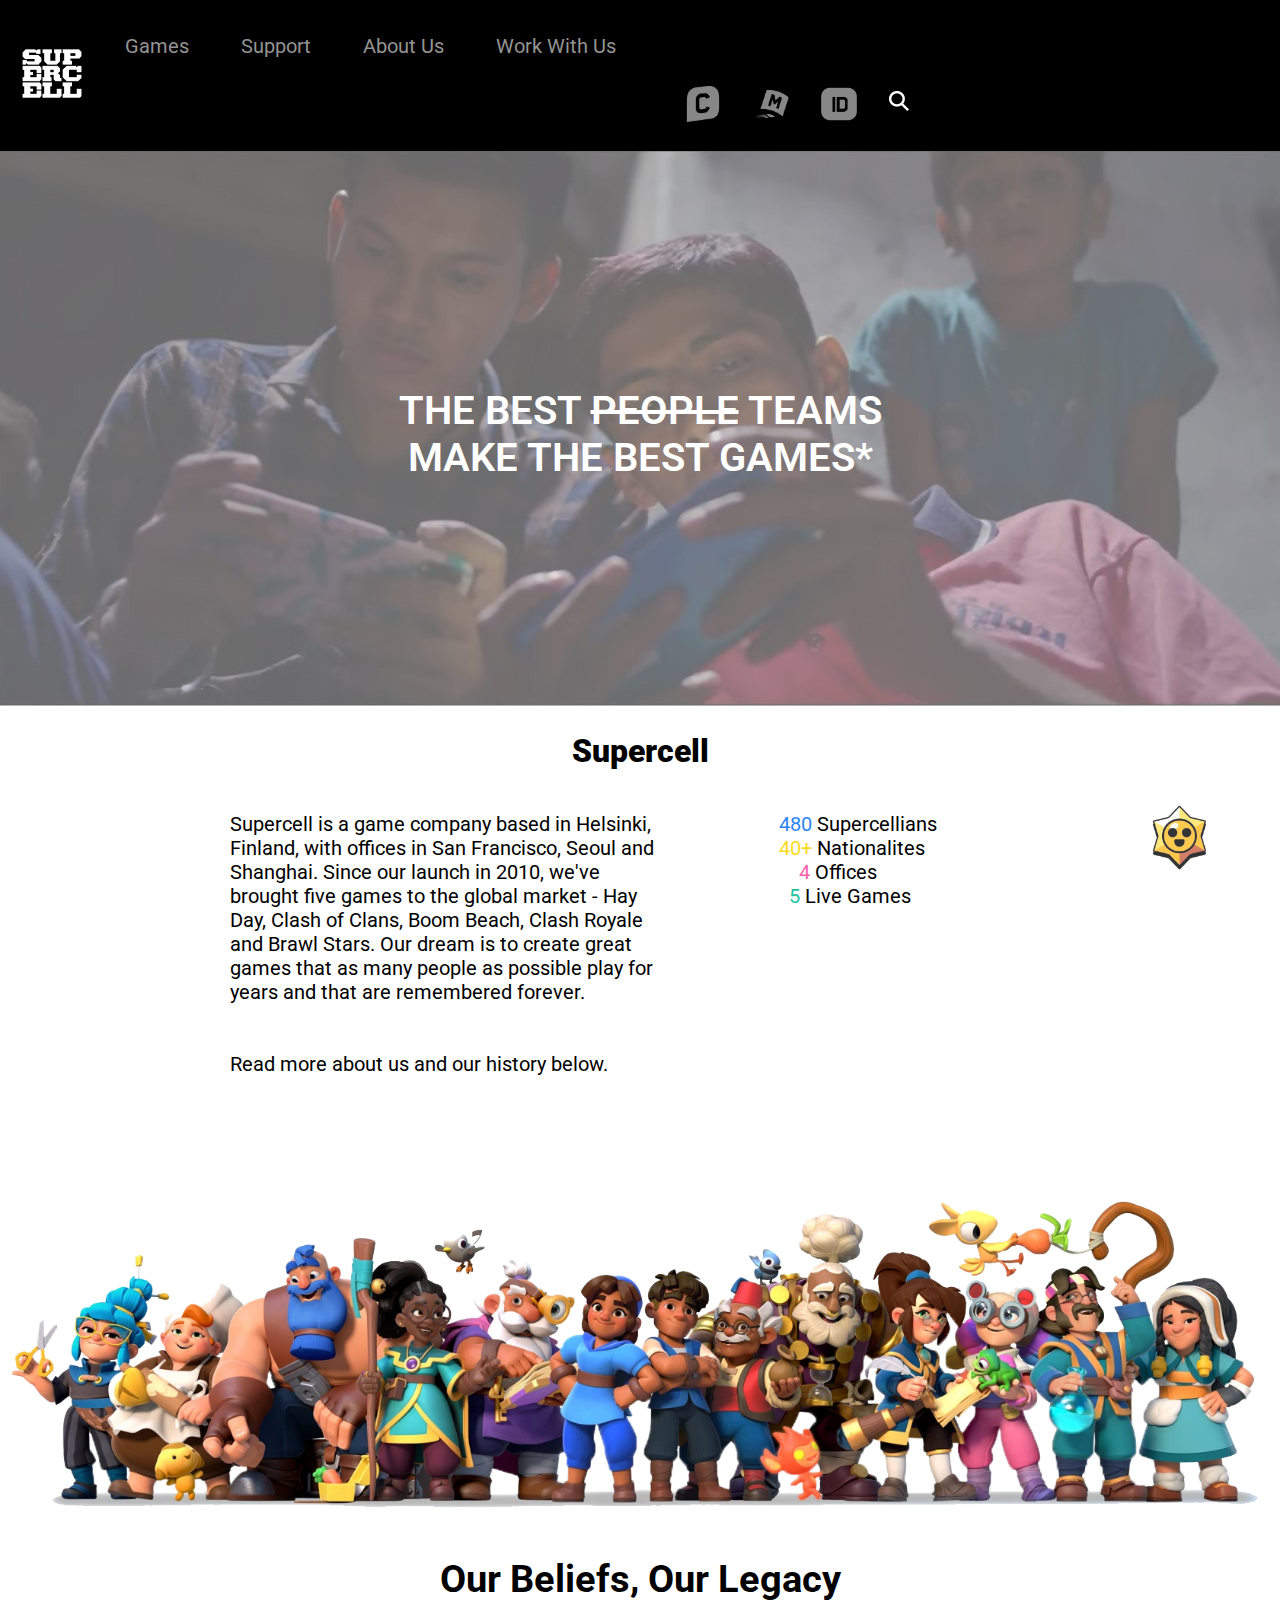
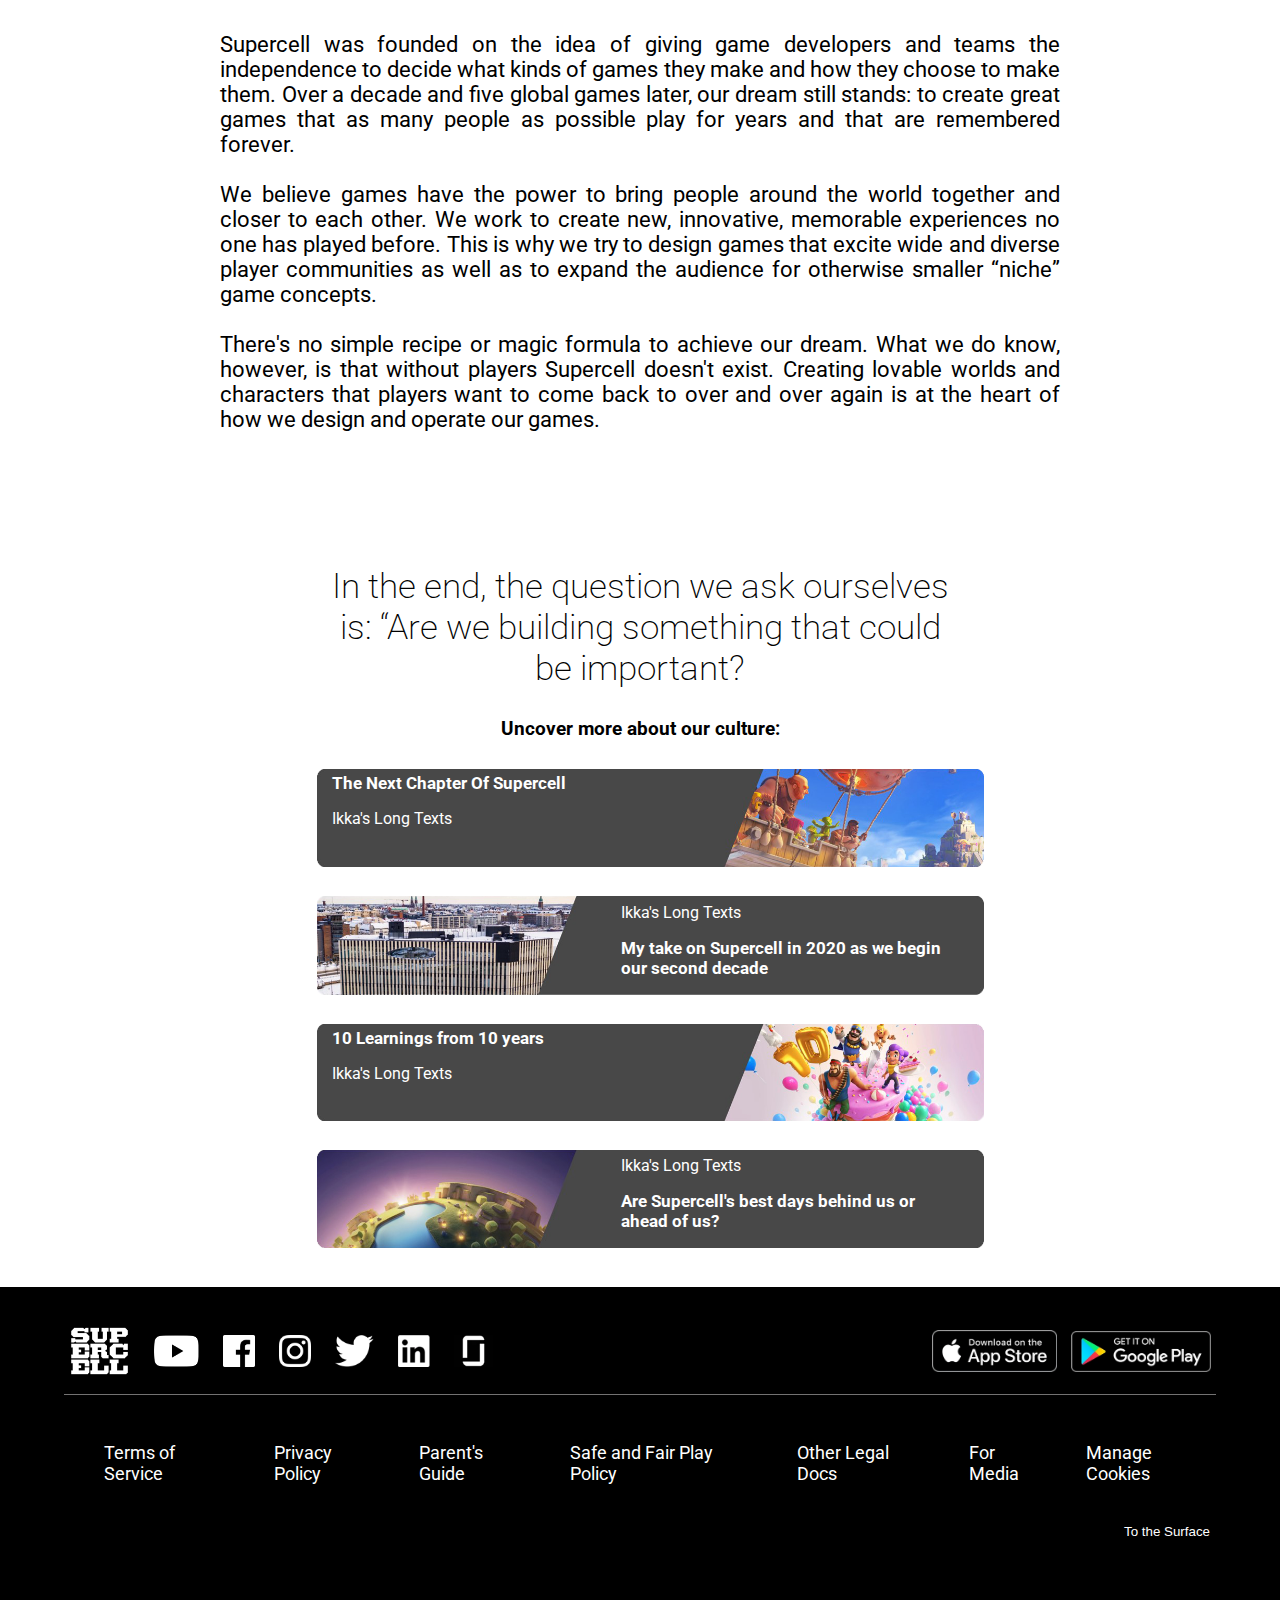
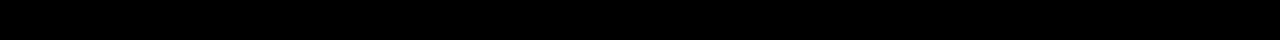
==== commit 90fdac65: "final" ====
--- a/About Us.html
+++ b/About Us.html
@@ -40,28 +40,97 @@
           position: absolute;
           color: #fff;
         }
+
+        @media screen and (max-width:576px) {
+          .hero_txt{
+            top: 20%;
+          }
+          .hero_txt h1{
+            font-size: 25px;
+          }
+          .hero_txt p{
+            font-size: 12px;
+          }
+          .belief_des{
+            padding: 0 1em;
+          }
+          .question h2{
+            font-size: 25px;
+          }
+          .secondary_news_article{
+            position: relative;
+            margin: 10px;
+          }
+          .secondary_news_article img{
+            width: 100%;
+          }
+          .news_title{
+            margin-top: -4em;
+          }
+          .news_title2{
+            padding-left: 12em;
+            padding-right: 0;
+            margin-top: -4em;
+          }
+          .news_title p, .news_title2 p{
+            font-size: 10px;
+            margin: 5px;
+          }
+          .news_title2 h2, .news_title h2{
+            font-size: 13px;
+            margin: 5px;
+          }
+          .legal{
+            flex-direction: column;
+          }
+          .footer_nav_options{
+            align-items: start;
+            flex-direction: column;
+          }
+          .chat-button{
+            right: -150px;
+          }
+          .chat-button img{
+            width: 20%;
+          }
+          #supercell_title{
+            flex-direction: column;
+            justify-content: center;
+          }
+          #supercell_description {
+            width: 100%;
+            justify-content: center;
+            padding: 0 15px;
+          }
+          #supercell_stats{
+            width: 100%;
+          }
+        }
+
       </style>
     <body>
       <header>
         <section class="nav_bar">
-          <nav class="header_nav_options">
-            <a href="index.html"><img src="images/supercell-logo-white-transp.png" alt="Supercell" width= "74"></a>
-
-            <section id="header_options">
-              <a href="Games.html">Games</a>
-              <a href="Support.html">Support</a>
-              <a href="About Us.html">About Us</a>
-              <a href="Our Offices.html">Work With Us</a>
-            </section>
-
-            <section id= "header_related">
-              <a href="#https://creators.supercell.com/en"><img src="images/creators.png" alt="Supercell" class = "icon" width= "36px"></a>
-              <a href="#https://make.supercell.com/en/"><img src="images/make.png" alt="Supercell" class = "icon" width= "36px"></a>
-              <a href="Sign In.html"><img src="images/id.png" alt="Supercell ID" class = "icon" width= "36px"></a>
-              <a><img src="images/search.png" alt="search" width= "20px"></a>
-            </section>
-          </nav>
-        </section>	
+          <a href="/index.html"><img src="images/supercell-logo-white-transp.png" alt="Supercell" width= "74"></a>
+          <section class="header_nav_options" id="header_nav">
+            <a href="Games.html" class="header_options">Games</a>
+            <a href="Support.html" class="header_options">Support</a>
+            <a href="About Us.html"class="header_options">About Us</a>
+            <a href="Our Offices.html"class="header_options">Work With Us</a>
+  
+            <a href="#https://creators.supercell.com/en" ><img src="images/creators.png" alt="Supercell"  width= "36px" id="section_divider"></a>
+            <a href="#https://make.supercell.com/en/"><img src="images/make.png" alt="Supercell" width= "36px"></a>
+            <a href="Sign In.html"><img src="images/id.png" alt="Supercell ID" width= "36px"></a>
+            <a style="margin-top: 5px;"><img src="images/search.png" alt="search" width= "20px"></a>
+            <a href="javascript:void(0);" class="icon" onclick="myFunction()">
+              <section class="icon_creation"></section>
+              <section class="icon_creation"></section>
+              <section class="icon_creation"></section>
+            </a>
+            
+          </section>
+          
+              </section>	
       </header>
 		<section>
 			<img src="images/Aboutus_hero.png" alt="Hero" width= "100%">
@@ -74,12 +143,12 @@
     </h1>
     <section id="supercell_title">
       <section id= "supercell_description">
-        <p>Supercell is a game company based in Helsinki, Finland,<br>
-        with offices in San Francisco, Seoul and Shanghai. Since<br>
-        our launch in 2010, we've brought five games to the<br>
-        global market - Hay Day, Clash of Clans, Boom Beach,<br>
-        Clash Royale and Brawl Stars. Our dream is to create great<br>
-        games that as many people as possible play for years and<br>
+        <p>Supercell is a game company based in Helsinki, Finland,
+        with offices in San Francisco, Seoul and Shanghai. Since
+        our launch in 2010, we've brought five games to the
+        global market - Hay Day, Clash of Clans, Boom Beach,
+        Clash Royale and Brawl Stars. Our dream is to create great
+        games that as many people as possible play for years and
         that are remembered forever.<br><br><br>
         Read more about us and our history below.
         </p>
@@ -99,17 +168,17 @@
         <section class="belief_title"><h2>Our Beliefs, Our Legacy</h2></section>
         <section class="belief_des">
           <p>
-            Supercell was founded on the idea of giving game developers and teams the <br>
-            independence to decide what kinds of games they make and how they choose <br>
-            to make them. Over a decade and five global games later, our dream still stands: <br>
-            to create great games that as many people as possible play for years and that <br>
-            are remembered forever.<br><br>We believe games have the power to bring people around the world together <br>
-            and closer to each other. We work to create new, innovative, memorable <br>
-            experiences no one has played before. This is why we try to design games that <br>
-            excite wide and diverse player communities as well as to expand the audience <br>
-            for otherwise smaller “niche” game concepts.<br><br>There's no simple recipe or magic formula to achieve our dream. What <br>
-            we do know, however, is that without players Supercell doesn't exist. <br>Creating lovable worlds and characters that players want to come back<br>
-            to over and over again is at the heart of how we design and operate our <br>games.
+            Supercell was founded on the idea of giving game developers and teams the 
+            independence to decide what kinds of games they make and how they choose 
+            to make them. Over a decade and five global games later, our dream still stands: 
+            to create great games that as many people as possible play for years and that 
+            are remembered forever.<br><br>We believe games have the power to bring people around the world together 
+            and closer to each other. We work to create new, innovative, memorable 
+            experiences no one has played before. This is why we try to design games that 
+            excite wide and diverse player communities as well as to expand the audience 
+            for otherwise smaller “niche” game concepts.<br><br>There's no simple recipe or magic formula to achieve our dream. What
+            we do know, however, is that without players Supercell doesn't exist. Creating lovable worlds and characters that players want to come back
+            to over and over again is at the heart of how we design and operate our games.
           </p>
         </section>
         
@@ -163,7 +232,7 @@
       
       <a class="chat-button" onclick="openChat()"><img src="images/starr icon.jpg" alt="supercell bot profile picture" width="30%"  style="border-radius: 100%;"></a>
       <section class="chat-popup" id="conversation">
-        <form class="form-container">
+        <form class="chat-container">
           <section class="chatbot_header">
             <img src="images/starr icon.jpg" alt="supercell bot profile picture" class="profile_picture">
             <h2>Ask Supercell</h2>
--- a/style.css
+++ b/style.css
@@ -3,8 +3,8 @@
 }
 body{
     font-family: 'Roboto', sans-serif;
+	margin: 0;
 	overflow-x: hidden;
-	margin: 0;
 }
 
 ul{
@@ -23,62 +23,84 @@
 	color: inherit;
 	text-decoration: none;
 }
+
 /* header nav_bar */
 .nav_bar{
 	display: flex;
 	align-items: center;
 	justify-content: center;
-    overflow: hidden;
 	text-align: center;
     position: sticky;
 	width:100%;
-    
-}
-
-.nav_bar a {
+    padding: 15px;
+}
+
+.header_nav_options a {
     float: left;
-    color: #f2f2f2;
+    color: #939393;
     text-align: center;
     padding: 14px 16px;
     text-decoration: none;
-    font-size: 17px;	
-}
-
-.nav_bar a:hover{
-    color: #939393;
-}
-
-.nav_bar a:active{
-    color: #ffffff;
+    font-size: 20px;
+	display: flex;	
+	vertical-align: middle;
+}
+
+.header_nav_options a:hover{
+    color: #fff;
+}
+
+#section_divider{
+	margin-left: 29em;
 }
 
 .header_nav_options{
-	display:flex;
-	align-items: center;
-	width:100%;
-}
-
-#header_options{
-	margin: 0 25em 0 3em;
-	gap: 24px;
-}
-
-#header_options a{
-	font-size: 20px;
-	font-weight: 400;
-	margin-right: 5px;
-}
-
-
-#header_related{
-	float: right;
-	text-align: center;
-	position: relative;
-	
-}
-
-#header_related a{
-	margin: 0 10px;
+	overflow: hidden;
+	background-color: #000000;
+	width: 100%;
+}
+
+.header_options{
+	margin-top: 5px;
+	margin-left: 20px;
+}
+
+
+.header_nav_options .icon {
+	display: none;
+}
+.icon_creation {
+	width: 21px;
+	height: 3px;
+	background-color: #fff;
+	margin: 6px 0;
+  }
+@media screen and (max-width: 576px) {
+	.header_nav_options a {display: none;}
+	.header_nav_options a.icon {
+		float: right;
+		display: block;
+	}
+}
+
+@media screen and (max-width: 576px) {
+	.header_nav_options.responsive {position: relative;}
+	.header_nav_options.responsive .icon {
+		position: absolute;
+		right: 0;
+		top: 0;
+	}	
+	.header_nav_options.responsive a {
+		float: left;
+		display: block;
+		text-align: left;
+		margin: 0;
+		font-size: 21px;
+	}
+	#section_divider{
+		margin: 0;
+	}
+
 }
 
 /* Button used to open the chat form - fixed at the bottom of the page */
@@ -152,11 +174,12 @@
 	color: #fff;
 	vertical-align: middle;
 	padding: 10px;
+	justify-content: space-around;
 }
 
 .profile_picture{
-	width:10%;
-	height:10%; 
+	width:14%;
+	height:0%; 
 	border-radius: 100%;
 }
   /* Add a red background color to the cancel button */
@@ -315,7 +338,7 @@
 	flex-direction: row;
 	justify-content: space-around;
 }
-.Games h1,.news_ext h1, #form_header h1{
+.Games h1,.news_ext h1, #form_header h1,.support_container h2{
 	color: #FFFFFF;
 	font-weight: 600;
 	font-size: 3em;
@@ -361,7 +384,6 @@
 }
 
 .office_locations{
-	list-style: none;
 	display: flex;
 	justify-content: center;
 	gap: 80px;
@@ -392,7 +414,9 @@
     display: flex;
     justify-content: end;
 }
-
+.hiring_small{
+	display: none;
+}
 .hiring_info a{
 	background-color: #2D85F3;
 	color: white;
@@ -500,7 +524,7 @@
 	width: 100%;
 	font-size: 22px;
 	font-weight: 400;
-	padding: 15px;
+	padding: 15px 7em;
 	text-align: center;
 }
 #location {
@@ -616,17 +640,17 @@
 	width: 100%;
 	font-weight: 600;
 	font-size: 25px;
-	padding-left: 10vw;
 }
 
 .belief_des{
 	font-weight: 400;
 	font-size: 22px;
 	width: 100%;
+	text-align: justify;
+	padding: 0 10em;
 }
 .belief_container{
-	margin-top: 15px;
-	margin-left: 25vw;
+	text-align: center;
 }
 
 .question h2{
@@ -659,15 +683,11 @@
 	border-radius: 8px;
 }
 .game_details{
-	flex: auto;
+	flex: 20;
 	margin-left: 2em;
 	font-weight: 500;
 }
-/* special for hay day due to its longer description */
-.game_detail_special{ 
-	flex: auto;
-	margin-left: 1em;
-}
+
 
 .game_link{
 	flex: auto;
